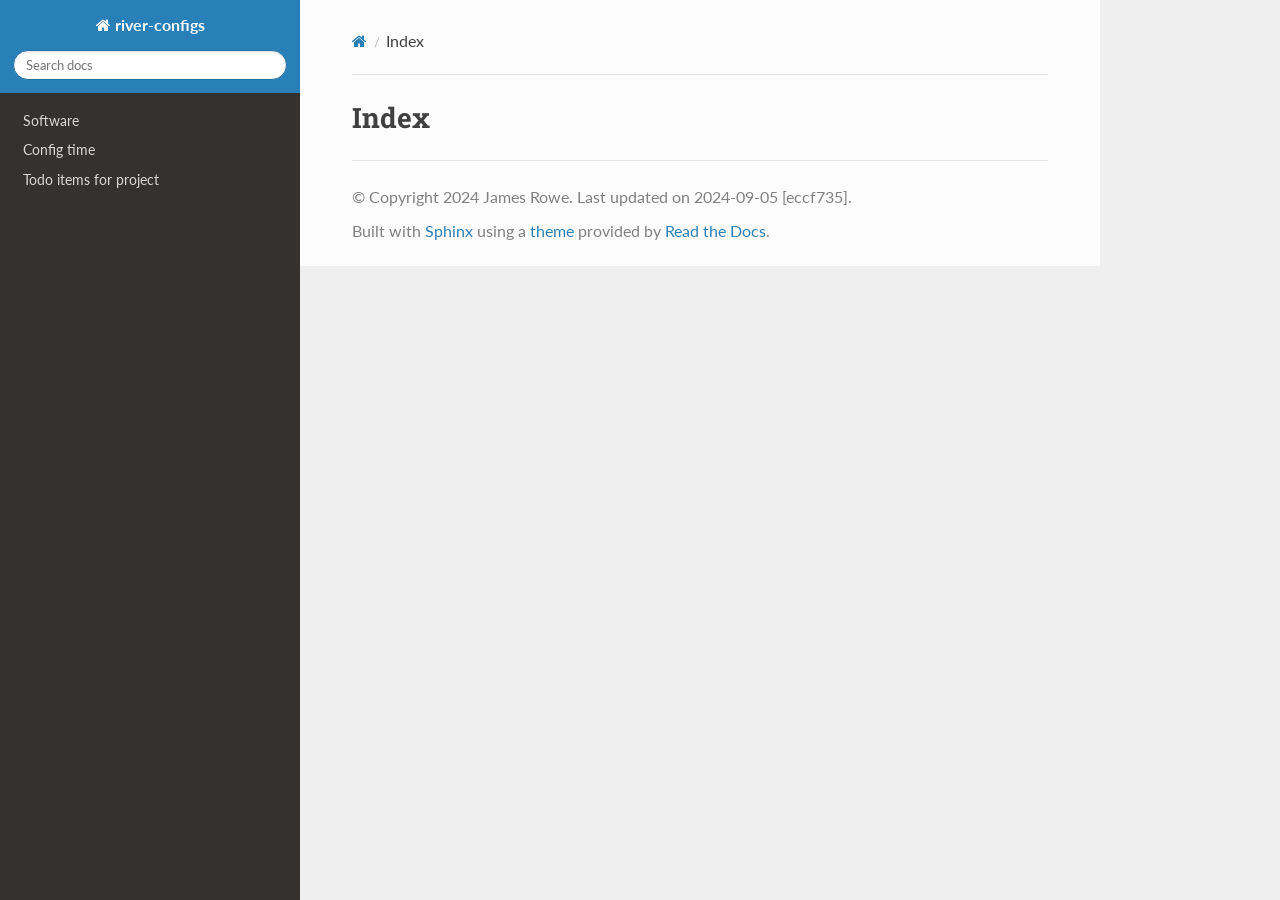
==== genindex.html @ e87f7da7 "Regenerated on eccf735" ====
<!DOCTYPE html>
<html class="writer-html5" lang="en" data-content_root="./">
<head>
  <meta charset="utf-8" />
  <meta name="viewport" content="width=device-width, initial-scale=1.0" />
  <title>Index &mdash; river-configs 2024-09-05 [eccf735] documentation</title>
      <link rel="stylesheet" type="text/css" href="_static/pygments.css?v=80d5e7a1" />
      <link rel="stylesheet" type="text/css" href="_static/css/theme.css?v=86f27845" />

  
  
        <script src="_static/documentation_options.js?v=66980b8e"></script>
        <script src="_static/doctools.js?v=888ff710"></script>
        <script src="_static/sphinx_highlight.js?v=dc90522c"></script>
    <script src="_static/js/theme.js"></script>
    <link rel="index" title="Index" href="#" />
    <link rel="search" title="Search" href="search.html" /> 
</head>

<body class="wy-body-for-nav"> 
  <div class="wy-grid-for-nav">
    <nav data-toggle="wy-nav-shift" class="wy-nav-side">
      <div class="wy-side-scroll">
        <div class="wy-side-nav-search" >

          
          
          <a href="index.html" class="icon icon-home">
            river-configs
          </a>
<div role="search">
  <form id="rtd-search-form" class="wy-form" action="search.html" method="get">
    <input type="text" name="q" placeholder="Search docs" aria-label="Search docs" />
    <input type="hidden" name="check_keywords" value="yes" />
    <input type="hidden" name="area" value="default" />
  </form>
</div>
        </div><div class="wy-menu wy-menu-vertical" data-spy="affix" role="navigation" aria-label="Navigation menu">
              <ul>
<li class="toctree-l1"><a class="reference internal" href="software.html">Software</a></li>
<li class="toctree-l1"><a class="reference internal" href="init.html">Config time</a></li>
<li class="toctree-l1"><a class="reference internal" href="todo.html">Todo items for project</a></li>
</ul>

        </div>
      </div>
    </nav>

    <section data-toggle="wy-nav-shift" class="wy-nav-content-wrap"><nav class="wy-nav-top" aria-label="Mobile navigation menu" >
          <i data-toggle="wy-nav-top" class="fa fa-bars"></i>
          <a href="index.html">river-configs</a>
      </nav>

      <div class="wy-nav-content">
        <div class="rst-content">
          <div role="navigation" aria-label="Page navigation">
  <ul class="wy-breadcrumbs">
      <li><a href="index.html" class="icon icon-home" aria-label="Home"></a></li>
      <li class="breadcrumb-item active">Index</li>
      <li class="wy-breadcrumbs-aside">
      </li>
  </ul>
  <hr/>
</div>
          <div role="main" class="document" itemscope="itemscope" itemtype="http://schema.org/Article">
           <div itemprop="articleBody">
             

<h1 id="index">Index</h1>

<div class="genindex-jumpbox">
 
</div>


           </div>
          </div>
          <footer>

  <hr/>

  <div role="contentinfo">
    <p>&#169; Copyright 2024  James Rowe.
      <span class="lastupdated">Last updated on 2024-09-05 [eccf735].
      </span></p>
  </div>

  Built with <a href="https://www.sphinx-doc.org/">Sphinx</a> using a
    <a href="https://github.com/readthedocs/sphinx_rtd_theme">theme</a>
    provided by <a href="https://readthedocs.org">Read the Docs</a>.
   

</footer>
        </div>
      </div>
    </section>
  </div>
  <script>
      jQuery(function () {
          SphinxRtdTheme.Navigation.enable(true);
      });
  </script> 

</body>
</html>
---- _static/pygments.css ----
pre { line-height: 125%; }
td.linenos .normal { color: inherit; background-color: transparent; padding-left: 5px; padding-right: 5px; }
span.linenos { color: inherit; background-color: transparent; padding-left: 5px; padding-right: 5px; }
td.linenos .special { color: #000000; background-color: #ffffc0; padding-left: 5px; padding-right: 5px; }
span.linenos.special { color: #000000; background-color: #ffffc0; padding-left: 5px; padding-right: 5px; }
.highlight .hll { background-color: #ffffcc }
.highlight { background: #f8f8f8; }
.highlight .c { color: #3D7B7B; font-style: italic } /* Comment */
.highlight .err { border: 1px solid #FF0000 } /* Error */
.highlight .k { color: #008000; font-weight: bold } /* Keyword */
.highlight .o { color: #666666 } /* Operator */
.highlight .ch { color: #3D7B7B; font-style: italic } /* Comment.Hashbang */
.highlight .cm { color: #3D7B7B; font-style: italic } /* Comment.Multiline */
.highlight .cp { color: #9C6500 } /* Comment.Preproc */
.highlight .cpf { color: #3D7B7B; font-style: italic } /* Comment.PreprocFile */
.highlight .c1 { color: #3D7B7B; font-style: italic } /* Comment.Single */
.highlight .cs { color: #3D7B7B; font-style: italic } /* Comment.Special */
.highlight .gd { color: #A00000 } /* Generic.Deleted */
.highlight .ge { font-style: italic } /* Generic.Emph */
.highlight .ges { font-weight: bold; font-style: italic } /* Generic.EmphStrong */
.highlight .gr { color: #E40000 } /* Generic.Error */
.highlight .gh { color: #000080; font-weight: bold } /* Generic.Heading */
.highlight .gi { color: #008400 } /* Generic.Inserted */
.highlight .go { color: #717171 } /* Generic.Output */
.highlight .gp { color: #000080; font-weight: bold } /* Generic.Prompt */
.highlight .gs { font-weight: bold } /* Generic.Strong */
.highlight .gu { color: #800080; font-weight: bold } /* Generic.Subheading */
.highlight .gt { color: #0044DD } /* Generic.Traceback */
.highlight .kc { color: #008000; font-weight: bold } /* Keyword.Constant */
.highlight .kd { color: #008000; font-weight: bold } /* Keyword.Declaration */
.highlight .kn { color: #008000; font-weight: bold } /* Keyword.Namespace */
.highlight .kp { color: #008000 } /* Keyword.Pseudo */
.highlight .kr { color: #008000; font-weight: bold } /* Keyword.Reserved */
.highlight .kt { color: #B00040 } /* Keyword.Type */
.highlight .m { color: #666666 } /* Literal.Number */
.highlight .s { color: #BA2121 } /* Literal.String */
.highlight .na { color: #687822 } /* Name.Attribute */
.highlight .nb { color: #008000 } /* Name.Builtin */
.highlight .nc { color: #0000FF; font-weight: bold } /* Name.Class */
.highlight .no { color: #880000 } /* Name.Constant */
.highlight .nd { color: #AA22FF } /* Name.Decorator */
.highlight .ni { color: #717171; font-weight: bold } /* Name.Entity */
.highlight .ne { color: #CB3F38; font-weight: bold } /* Name.Exception */
.highlight .nf { color: #0000FF } /* Name.Function */
.highlight .nl { color: #767600 } /* Name.Label */
.highlight .nn { color: #0000FF; font-weight: bold } /* Name.Namespace */
.highlight .nt { color: #008000; font-weight: bold } /* Name.Tag */
.highlight .nv { color: #19177C } /* Name.Variable */
.highlight .ow { color: #AA22FF; font-weight: bold } /* Operator.Word */
.highlight .w { color: #bbbbbb } /* Text.Whitespace */
.highlight .mb { color: #666666 } /* Literal.Number.Bin */
.highlight .mf { color: #666666 } /* Literal.Number.Float */
.highlight .mh { color: #666666 } /* Literal.Number.Hex */
.highlight .mi { color: #666666 } /* Literal.Number.Integer */
.highlight .mo { color: #666666 } /* Literal.Number.Oct */
.highlight .sa { color: #BA2121 } /* Literal.String.Affix */
.highlight .sb { color: #BA2121 } /* Literal.String.Backtick */
.highlight .sc { color: #BA2121 } /* Literal.String.Char */
.highlight .dl { color: #BA2121 } /* Literal.String.Delimiter */
.highlight .sd { color: #BA2121; font-style: italic } /* Literal.String.Doc */
.highlight .s2 { color: #BA2121 } /* Literal.String.Double */
.highlight .se { color: #AA5D1F; font-weight: bold } /* Literal.String.Escape */
.highlight .sh { color: #BA2121 } /* Literal.String.Heredoc */
.highlight .si { color: #A45A77; font-weight: bold } /* Literal.String.Interpol */
.highlight .sx { color: #008000 } /* Literal.String.Other */
.highlight .sr { color: #A45A77 } /* Literal.String.Regex */
.highlight .s1 { color: #BA2121 } /* Literal.String.Single */
.highlight .ss { color: #19177C } /* Literal.String.Symbol */
.highlight .bp { color: #008000 } /* Name.Builtin.Pseudo */
.highlight .fm { color: #0000FF } /* Name.Function.Magic */
.highlight .vc { color: #19177C } /* Name.Variable.Class */
.highlight .vg { color: #19177C } /* Name.Variable.Global */
.highlight .vi { color: #19177C } /* Name.Variable.Instance */
.highlight .vm { color: #19177C } /* Name.Variable.Magic */
.highlight .il { color: #666666 } /* Literal.Number.Integer.Long */
---- _static/css/theme.css ----
﻿html{box-sizing:border-box}*,*::after,*::before{box-sizing:inherit}article,aside,details,figcaption,figure,footer,header,hgroup,nav,section{display:block}audio,canvas,video{display:inline-block;*display:inline;*zoom:1}audio:not([controls]){display:none}[hidden]{display:none}*{-webkit-box-sizing:border-box;-moz-box-sizing:border-box;box-sizing:border-box}html{font-size:100%;-webkit-text-size-adjust:100%;-ms-text-size-adjust:100%}body{margin:0}a:hover,a:active{outline:0}abbr[title]{border-bottom:1px dotted}b,strong{font-weight:bold}blockquote{margin:0}dfn{font-style:italic}ins{background:#ff9;color:#000;text-decoration:none}mark{background:#ff0;color:#000;font-style:italic;font-weight:bold}pre,code,.rst-content tt,.rst-content code,kbd,samp{font-family:monospace,serif;_font-family:"courier new",monospace;font-size:1em}pre{white-space:pre}q{quotes:none}q:before,q:after{content:"";content:none}small{font-size:85%}sub,sup{font-size:75%;line-height:0;position:relative;vertical-align:baseline}sup{top:-0.5em}sub{bottom:-0.25em}ul,ol,dl{margin:0;padding:0;list-style:none;list-style-image:none}li{list-style:none}dd{margin:0}img{border:0;-ms-interpolation-mode:bicubic;vertical-align:middle;max-width:100%}svg:not(:root){overflow:hidden}figure{margin:0}form{margin:0}fieldset{border:0;margin:0;padding:0}label{cursor:pointer}legend{border:0;*margin-left:-7px;padding:0;white-space:normal}button,input,select,textarea{font-size:100%;margin:0;vertical-align:baseline;*vertical-align:middle}button,input{line-height:normal}button,input[type="button"],input[type="reset"],input[type="submit"]{cursor:pointer;-webkit-appearance:button;*overflow:visible}button[disabled],input[disabled]{cursor:default}input[type="checkbox"],input[type="radio"]{box-sizing:border-box;padding:0;*width:13px;*height:13px}input[type="search"]{-webkit-appearance:textfield;-moz-box-sizing:content-box;-webkit-box-sizing:content-box;box-sizing:content-box}input[type="search"]::-webkit-search-decoration,input[type="search"]::-webkit-search-cancel-button{-webkit-appearance:none}button::-moz-focus-inner,input::-moz-focus-inner{border:0;padding:0}textarea{overflow:auto;vertical-align:top;resize:vertical}table{border-collapse:collapse;border-spacing:0}td{vertical-align:top}.chromeframe{margin:.2em 0;background:#ccc;color:#000;padding:.2em 0}.ir{display:block;border:0;text-indent:-999em;overflow:hidden;background-color:transparent;background-repeat:no-repeat;text-align:left;direction:ltr;*line-height:0}.ir br{display:none}.hidden{display:none !important;visibility:hidden}.visuallyhidden{border:0;clip:rect(0 0 0 0);height:1px;margin:-1px;overflow:hidden;padding:0;position:absolute;width:1px}.visuallyhidden.focusable:active,.visuallyhidden.focusable:focus{clip:auto;height:auto;margin:0;overflow:visible;position:static;width:auto}.invisible{visibility:hidden}.relative{position:relative}big,small{font-size:100%}@media print{html,body,section{background:none !important}*{box-shadow:none !important;text-shadow:none !important;filter:none !important;-ms-filter:none !important}a,a:visited{text-decoration:underline}.ir a:after,a[href^="javascript:"]:after,a[href^="#"]:after{content:""}pre,blockquote{page-break-inside:avoid}thead{display:table-header-group}tr,img{page-break-inside:avoid}img{max-width:100% !important}@page{margin:.5cm}p,h2,.rst-content .toctree-wrapper>p.caption,h3{orphans:3;widows:3}h2,.rst-content .toctree-wrapper>p.caption,h3{page-break-after:avoid}}.fa:before,.wy-menu-vertical li button.toctree-expand:before,.wy-menu-vertical li.on a button.toctree-expand:before,.wy-menu-vertical li.current>a button.toctree-expand:before,.rst-content .admonition-title:before,.rst-content h1 .headerlink:before,.rst-content h2 .headerlink:before,.rst-content h3 .headerlink:before,.rst-content h4 .headerlink:before,.rst-content h5 .headerlink:before,.rst-content h6 .headerlink:before,.rst-content dl dt .headerlink:before,.rst-content p .headerlink:before,.rst-content p.caption .headerlink:before,.rst-content table>caption .headerlink:before,.rst-content .code-block-caption .headerlink:before,.rst-content .eqno .headerlink:before,.rst-content tt.download span:first-child:before,.rst-content code.download span:first-child:before,.icon:before,.wy-dropdown .caret:before,.wy-inline-validate.wy-inline-validate-success .wy-input-context:before,.wy-inline-validate.wy-inline-validate-danger .wy-input-context:before,.wy-inline-validate.wy-inline-validate-warning .wy-input-context:before,.wy-inline-validate.wy-inline-validate-info .wy-input-context:before,.wy-alert,.rst-content .note,.rst-content .attention,.rst-content .caution,.rst-content .danger,.rst-content .error,.rst-content .hint,.rst-content .important,.rst-content .tip,.rst-content .warning,.rst-content .seealso,.rst-content .admonition-todo,.rst-content .admonition,.btn,input[type="text"],input[type="password"],input[type="email"],input[type="url"],input[type="date"],input[type="month"],input[type="time"],input[type="datetime"],input[type="datetime-local"],input[type="week"],input[type="number"],input[type="search"],input[type="tel"],input[type="color"],select,textarea{-webkit-font-smoothing:antialiased}.clearfix{*zoom:1}.clearfix:before,.clearfix:after{display:table;content:""}.clearfix:after{clear:both}/*!
 *  Font Awesome 4.7.0 by @davegandy - http://fontawesome.io - @fontawesome
 *  License - http://fontawesome.io/license (Font: SIL OFL 1.1, CSS: MIT License)
 */@font-face{font-family:'FontAwesome';src:url("../fonts/fontawesome-webfont.eot?v=4.7.0");src:url("../fonts/fontawesome-webfont.eot?#iefix&v=4.7.0") format("embedded-opentype"),url("../fonts/fontawesome-webfont.woff2?v=4.7.0") format("woff2"),url("../fonts/fontawesome-webfont.woff?v=4.7.0") format("woff"),url("../fonts/fontawesome-webfont.ttf?v=4.7.0") format("truetype"),url("../fonts/fontawesome-webfont.svg?v=4.7.0#fontawesomeregular") format("svg");font-weight:normal;font-style:normal}.fa,.wy-menu-vertical li button.toctree-expand,.wy-menu-vertical li.on a button.toctree-expand,.wy-menu-vertical li.current>a button.toctree-expand,.rst-content .admonition-title,.rst-content h1 .headerlink,.rst-content h2 .headerlink,.rst-content h3 .headerlink,.rst-content h4 .headerlink,.rst-content h5 .headerlink,.rst-content h6 .headerlink,.rst-content dl dt .headerlink,.rst-content p .headerlink,.rst-content p.caption .headerlink,.rst-content table>caption .headerlink,.rst-content .code-block-caption .headerlink,.rst-content .eqno .headerlink,.rst-content tt.download span:first-child,.rst-content code.download span:first-child,.icon{display:inline-block;font:normal normal normal 14px/1 FontAwesome;font-size:inherit;text-rendering:auto;-webkit-font-smoothing:antialiased;-moz-osx-font-smoothing:grayscale}.fa-lg{font-size:1.3333333333em;line-height:.75em;vertical-align:-15%}.fa-2x{font-size:2em}.fa-3x{font-size:3em}.fa-4x{font-size:4em}.fa-5x{font-size:5em}.fa-fw{width:1.2857142857em;text-align:center}.fa-ul{padding-left:0;margin-left:2.1428571429em;list-style-type:none}.fa-ul>li{position:relative}.fa-li{position:absolute;left:-2.1428571429em;width:2.1428571429em;top:.1428571429em;text-align:center}.fa-li.fa-lg{left:-1.8571428571em}.fa-border{padding:.2em .25em .15em;border:solid 0.08em #eee;border-radius:.1em}.fa-pull-left{float:left}.fa-pull-right{float:right}.fa.fa-pull-left,.wy-menu-vertical li button.fa-pull-left.toctree-expand,.wy-menu-vertical li.on a button.fa-pull-left.toctree-expand,.wy-menu-vertical li.current>a button.fa-pull-left.toctree-expand,.rst-content .fa-pull-left.admonition-title,.rst-content h1 .fa-pull-left.headerlink,.rst-content h2 .fa-pull-left.headerlink,.rst-content h3 .fa-pull-left.headerlink,.rst-content h4 .fa-pull-left.headerlink,.rst-content h5 .fa-pull-left.headerlink,.rst-content h6 .fa-pull-left.headerlink,.rst-content dl dt .fa-pull-left.headerlink,.rst-content p .fa-pull-left.headerlink,.rst-content table>caption .fa-pull-left.headerlink,.rst-content .code-block-caption .fa-pull-left.headerlink,.rst-content .eqno .fa-pull-left.headerlink,.rst-content tt.download span.fa-pull-left:first-child,.rst-content code.download span.fa-pull-left:first-child,.fa-pull-left.icon{margin-right:.3em}.fa.fa-pull-right,.wy-menu-vertical li button.fa-pull-right.toctree-expand,.wy-menu-vertical li.on a button.fa-pull-right.toctree-expand,.wy-menu-vertical li.current>a button.fa-pull-right.toctree-expand,.rst-content .fa-pull-right.admonition-title,.rst-content h1 .fa-pull-right.headerlink,.rst-content h2 .fa-pull-right.headerlink,.rst-content h3 .fa-pull-right.headerlink,.rst-content h4 .fa-pull-right.headerlink,.rst-content h5 .fa-pull-right.headerlink,.rst-content h6 .fa-pull-right.headerlink,.rst-content dl dt .fa-pull-right.headerlink,.rst-content p .fa-pull-right.headerlink,.rst-content table>caption .fa-pull-right.headerlink,.rst-content .code-block-caption .fa-pull-right.headerlink,.rst-content .eqno .fa-pull-right.headerlink,.rst-content tt.download span.fa-pull-right:first-child,.rst-content code.download span.fa-pull-right:first-child,.fa-pull-right.icon{margin-left:.3em}.pull-right{float:right}.pull-left{float:left}.fa.pull-left,.wy-menu-vertical li button.pull-left.toctree-expand,.wy-menu-vertical li.on a button.pull-left.toctree-expand,.wy-menu-vertical li.current>a button.pull-left.toctree-expand,.rst-content .pull-left.admonition-title,.rst-content h1 .pull-left.headerlink,.rst-content h2 .pull-left.headerlink,.rst-content h3 .pull-left.headerlink,.rst-content h4 .pull-left.headerlink,.rst-content h5 .pull-left.headerlink,.rst-content h6 .pull-left.headerlink,.rst-content dl dt .pull-left.headerlink,.rst-content p .pull-left.headerlink,.rst-content table>caption .pull-left.headerlink,.rst-content .code-block-caption .pull-left.headerlink,.rst-content .eqno .pull-left.headerlink,.rst-content tt.download span.pull-left:first-child,.rst-content code.download span.pull-left:first-child,.pull-left.icon{margin-right:.3em}.fa.pull-right,.wy-menu-vertical li button.pull-right.toctree-expand,.wy-menu-vertical li.on a button.pull-right.toctree-expand,.wy-menu-vertical li.current>a button.pull-right.toctree-expand,.rst-content .pull-right.admonition-title,.rst-content h1 .pull-right.headerlink,.rst-content h2 .pull-right.headerlink,.rst-content h3 .pull-right.headerlink,.rst-content h4 .pull-right.headerlink,.rst-content h5 .pull-right.headerlink,.rst-content h6 .pull-right.headerlink,.rst-content dl dt .pull-right.headerlink,.rst-content p .pull-right.headerlink,.rst-content table>caption .pull-right.headerlink,.rst-content .code-block-caption .pull-right.headerlink,.rst-content .eqno .pull-right.headerlink,.rst-content tt.download span.pull-right:first-child,.rst-content code.download span.pull-right:first-child,.pull-right.icon{margin-left:.3em}.fa-spin{-webkit-animation:fa-spin 2s infinite linear;animation:fa-spin 2s infinite linear}.fa-pulse{-webkit-animation:fa-spin 1s infinite steps(8);animation:fa-spin 1s infinite steps(8)}@-webkit-keyframes fa-spin{0%{-webkit-transform:rotate(0deg);transform:rotate(0deg)}100%{-webkit-transform:rotate(359deg);transform:rotate(359deg)}}@keyframes fa-spin{0%{-webkit-transform:rotate(0deg);transform:rotate(0deg)}100%{-webkit-transform:rotate(359deg);transform:rotate(359deg)}}.fa-rotate-90{-ms-filter:"progid:DXImageTransform.Microsoft.BasicImage(rotation=1)";-webkit-transform:rotate(90deg);-ms-transform:rotate(90deg);transform:rotate(90deg)}.fa-rotate-180{-ms-filter:"progid:DXImageTransform.Microsoft.BasicImage(rotation=2)";-webkit-transform:rotate(180deg);-ms-transform:rotate(180deg);transform:rotate(180deg)}.fa-rotate-270{-ms-filter:"progid:DXImageTransform.Microsoft.BasicImage(rotation=3)";-webkit-transform:rotate(270deg);-ms-transform:rotate(270deg);transform:rotate(270deg)}.fa-flip-horizontal{-ms-filter:"progid:DXImageTransform.Microsoft.BasicImage(rotation=0, mirror=1)";-webkit-transform:scale(-1, 1);-ms-transform:scale(-1, 1);transform:scale(-1, 1)}.fa-flip-vertical{-ms-filter:"progid:DXImageTransform.Microsoft.BasicImage(rotation=2, mirror=1)";-webkit-transform:scale(1, -1);-ms-transform:scale(1, -1);transform:scale(1, -1)}:root .fa-rotate-90,:root .fa-rotate-180,:root .fa-rotate-270,:root .fa-flip-horizontal,:root .fa-flip-vertical{filter:none}.fa-stack{position:relative;display:inline-block;width:2em;height:2em;line-height:2em;vertical-align:middle}.fa-stack-1x,.fa-stack-2x{position:absolute;left:0;width:100%;text-align:center}.fa-stack-1x{line-height:inherit}.fa-stack-2x{font-size:2em}.fa-inverse{color:#fff}.fa-glass:before{content:""}.fa-music:before{content:""}.fa-search:before,.icon-search:before{content:""}.fa-envelope-o:before{content:""}.fa-heart:before{content:""}.fa-star:before{content:""}.fa-star-o:before{content:""}.fa-user:before{content:""}.fa-film:before{content:""}.fa-th-large:before{content:""}.fa-th:before{content:""}.fa-th-list:before{content:""}.fa-check:before{content:""}.fa-remove:before,.fa-close:before,.fa-times:before{content:""}.fa-search-plus:before{content:""}.fa-search-minus:before{content:""}.fa-power-off:before{content:""}.fa-signal:before{content:""}.fa-gear:before,.fa-cog:before{content:""}.fa-trash-o:before{content:""}.fa-home:before,.icon-home:before{content:""}.fa-file-o:before{content:""}.fa-clock-o:before{content:""}.fa-road:before{content:""}.fa-download:before,.rst-content tt.download span:first-child:before,.rst-content code.download span:first-child:before{content:""}.fa-arrow-circle-o-down:before{content:""}.fa-arrow-circle-o-up:before{content:""}.fa-inbox:before{content:""}.fa-play-circle-o:before{content:""}.fa-rotate-right:before,.fa-repeat:before{content:""}.fa-refresh:before{content:""}.fa-list-alt:before{content:""}.fa-lock:before{content:""}.fa-flag:before{content:""}.fa-headphones:before{content:""}.fa-volume-off:before{content:""}.fa-volume-down:before{content:""}.fa-volume-up:before{content:""}.fa-qrcode:before{content:""}.fa-barcode:before{content:""}.fa-tag:before{content:""}.fa-tags:before{content:""}.fa-book:before,.icon-book:before{content:""}.fa-bookmark:before{content:""}.fa-print:before{content:""}.fa-camera:before{content:""}.fa-font:before{content:""}.fa-bold:before{content:""}.fa-italic:before{content:""}.fa-text-height:before{content:""}.fa-text-width:before{content:""}.fa-align-left:before{content:""}.fa-align-center:before{content:""}.fa-align-right:before{content:""}.fa-align-justify:before{content:""}.fa-list:before{content:""}.fa-dedent:before,.fa-outdent:before{content:""}.fa-indent:before{content:""}.fa-video-camera:before{content:""}.fa-photo:before,.fa-image:before,.fa-picture-o:before{content:""}.fa-pencil:before{content:""}.fa-map-marker:before{content:""}.fa-adjust:before{content:""}.fa-tint:before{content:""}.fa-edit:before,.fa-pencil-square-o:before{content:""}.fa-share-square-o:before{content:""}.fa-check-square-o:before{content:""}.fa-arrows:before{content:""}.fa-step-backward:before{content:""}.fa-fast-backward:before{content:""}.fa-backward:before{content:""}.fa-play:before{content:""}.fa-pause:before{content:""}.fa-stop:before{content:""}.fa-forward:before{content:""}.fa-fast-forward:before{content:""}.fa-step-forward:before{content:""}.fa-eject:before{content:""}.fa-chevron-left:before{content:""}.fa-chevron-right:before{content:""}.fa-plus-circle:before{content:""}.fa-minus-circle:before{content:""}.fa-times-circle:before,.wy-inline-validate.wy-inline-validate-danger .wy-input-context:before{content:""}.fa-check-circle:before,.wy-inline-validate.wy-inline-validate-success .wy-input-context:before{content:""}.fa-question-circle:before{content:""}.fa-info-circle:before{content:""}.fa-crosshairs:before{content:""}.fa-times-circle-o:before{content:""}.fa-check-circle-o:before{content:""}.fa-ban:before{content:""}.fa-arrow-left:before{content:""}.fa-arrow-right:before{content:""}.fa-arrow-up:before{content:""}.fa-arrow-down:before{content:""}.fa-mail-forward:before,.fa-share:before{content:""}.fa-expand:before{content:""}.fa-compress:before{content:""}.fa-plus:before{content:""}.fa-minus:before{content:""}.fa-asterisk:before{content:""}.fa-exclamation-circle:before,.wy-inline-validate.wy-inline-validate-warning .wy-input-context:before,.wy-inline-validate.wy-inline-validate-info .wy-input-context:before,.rst-content .admonition-title:before{content:""}.fa-gift:before{content:""}.fa-leaf:before{content:""}.fa-fire:before,.icon-fire:before{content:""}.fa-eye:before{content:""}.fa-eye-slash:before{content:""}.fa-warning:before,.fa-exclamation-triangle:before{content:""}.fa-plane:before{content:""}.fa-calendar:before{content:""}.fa-random:before{content:""}.fa-comment:before{content:""}.fa-magnet:before{content:""}.fa-chevron-up:before{content:""}.fa-chevron-down:before{content:""}.fa-retweet:before{content:""}.fa-shopping-cart:before{content:""}.fa-folder:before{content:""}.fa-folder-open:before{content:""}.fa-arrows-v:before{content:""}.fa-arrows-h:before{content:""}.fa-bar-chart-o:before,.fa-bar-chart:before{content:""}.fa-twitter-square:before{content:""}.fa-facebook-square:before{content:""}.fa-camera-retro:before{content:""}.fa-key:before{content:""}.fa-gears:before,.fa-cogs:before{content:""}.fa-comments:before{content:""}.fa-thumbs-o-up:before{content:""}.fa-thumbs-o-down:before{content:""}.fa-star-half:before{content:""}.fa-heart-o:before{content:""}.fa-sign-out:before{content:""}.fa-linkedin-square:before{content:""}.fa-thumb-tack:before{content:""}.fa-external-link:before{content:""}.fa-sign-in:before{content:""}.fa-trophy:before{content:""}.fa-github-square:before{content:""}.fa-upload:before{content:""}.fa-lemon-o:before{content:""}.fa-phone:before{content:""}.fa-square-o:before{content:""}.fa-bookmark-o:before{content:""}.fa-phone-square:before{content:""}.fa-twitter:before{content:""}.fa-facebook-f:before,.fa-facebook:before{content:""}.fa-github:before,.icon-github:before{content:""}.fa-unlock:before{content:""}.fa-credit-card:before{content:""}.fa-feed:before,.fa-rss:before{content:""}.fa-hdd-o:before{content:""}.fa-bullhorn:before{content:""}.fa-bell:before{content:""}.fa-certificate:before{content:""}.fa-hand-o-right:before{content:""}.fa-hand-o-left:before{content:""}.fa-hand-o-up:before{content:""}.fa-hand-o-down:before{content:""}.fa-arrow-circle-left:before,.icon-circle-arrow-left:before{content:""}.fa-arrow-circle-right:before,.icon-circle-arrow-right:before{content:""}.fa-arrow-circle-up:before{content:""}.fa-arrow-circle-down:before{content:""}.fa-globe:before{content:""}.fa-wrench:before{content:""}.fa-tasks:before{content:""}.fa-filter:before{content:""}.fa-briefcase:before{content:""}.fa-arrows-alt:before{content:""}.fa-group:before,.fa-users:before{content:""}.fa-chain:before,.fa-link:before,.icon-link:before{content:""}.fa-cloud:before{content:""}.fa-flask:before{content:""}.fa-cut:before,.fa-scissors:before{content:""}.fa-copy:before,.fa-files-o:before{content:""}.fa-paperclip:before{content:""}.fa-save:before,.fa-floppy-o:before{content:""}.fa-square:before{content:""}.fa-navicon:before,.fa-reorder:before,.fa-bars:before{content:""}.fa-list-ul:before{content:""}.fa-list-ol:before{content:""}.fa-strikethrough:before{content:""}.fa-underline:before{content:""}.fa-table:before{content:""}.fa-magic:before{content:""}.fa-truck:before{content:""}.fa-pinterest:before{content:""}.fa-pinterest-square:before{content:""}.fa-google-plus-square:before{content:""}.fa-google-plus:before{content:""}.fa-money:before{content:""}.fa-caret-down:before,.wy-dropdown .caret:before,.icon-caret-down:before{content:""}.fa-caret-up:before{content:""}.fa-caret-left:before{content:""}.fa-caret-right:before{content:""}.fa-columns:before{content:""}.fa-unsorted:before,.fa-sort:before{content:""}.fa-sort-down:before,.fa-sort-desc:before{content:""}.fa-sort-up:before,.fa-sort-asc:before{content:""}.fa-envelope:before{content:""}.fa-linkedin:before{content:""}.fa-rotate-left:before,.fa-undo:before{content:""}.fa-legal:before,.fa-gavel:before{content:""}.fa-dashboard:before,.fa-tachometer:before{content:""}.fa-comment-o:before{content:""}.fa-comments-o:before{content:""}.fa-flash:before,.fa-bolt:before{content:""}.fa-sitemap:before{content:""}.fa-umbrella:before{content:""}.fa-paste:before,.fa-clipboard:before{content:""}.fa-lightbulb-o:before{content:""}.fa-exchange:before{content:""}.fa-cloud-download:before{content:""}.fa-cloud-upload:before{content:""}.fa-user-md:before{content:""}.fa-stethoscope:before{content:""}.fa-suitcase:before{content:""}.fa-bell-o:before{content:""}.fa-coffee:before{content:""}.fa-cutlery:before{content:""}.fa-file-text-o:before{content:""}.fa-building-o:before{content:""}.fa-hospital-o:before{content:""}.fa-ambulance:before{content:""}.fa-medkit:before{content:""}.fa-fighter-jet:before{content:""}.fa-beer:before{content:""}.fa-h-square:before{content:""}.fa-plus-square:before{content:""}.fa-angle-double-left:before{content:""}.fa-angle-double-right:before{content:""}.fa-angle-double-up:before{content:""}.fa-angle-double-down:before{content:""}.fa-angle-left:before{content:""}.fa-angle-right:before{content:""}.fa-angle-up:before{content:""}.fa-angle-down:before{content:""}.fa-desktop:before{content:""}.fa-laptop:before{content:""}.fa-tablet:before{content:""}.fa-mobile-phone:before,.fa-mobile:before{content:""}.fa-circle-o:before{content:""}.fa-quote-left:before{content:""}.fa-quote-right:before{content:""}.fa-spinner:before{content:""}.fa-circle:before{content:""}.fa-mail-reply:before,.fa-reply:before{content:""}.fa-github-alt:before{content:""}.fa-folder-o:before{content:""}.fa-folder-open-o:before{content:""}.fa-smile-o:before{content:""}.fa-frown-o:before{content:""}.fa-meh-o:before{content:""}.fa-gamepad:before{content:""}.fa-keyboard-o:before{content:""}.fa-flag-o:before{content:""}.fa-flag-checkered:before{content:""}.fa-terminal:before{content:""}.fa-code:before{content:""}.fa-mail-reply-all:before,.fa-reply-all:before{content:""}.fa-star-half-empty:before,.fa-star-half-full:before,.fa-star-half-o:before{content:""}.fa-location-arrow:before{content:""}.fa-crop:before{content:""}.fa-code-fork:before{content:""}.fa-unlink:before,.fa-chain-broken:before{content:""}.fa-question:before{content:""}.fa-info:before{content:""}.fa-exclamation:before{content:""}.fa-superscript:before{content:""}.fa-subscript:before{content:""}.fa-eraser:before{content:""}.fa-puzzle-piece:before{content:""}.fa-microphone:before{content:""}.fa-microphone-slash:before{content:""}.fa-shield:before{content:""}.fa-calendar-o:before{content:""}.fa-fire-extinguisher:before{content:""}.fa-rocket:before{content:""}.fa-maxcdn:before{content:""}.fa-chevron-circle-left:before{content:""}.fa-chevron-circle-right:before{content:""}.fa-chevron-circle-up:before{content:""}.fa-chevron-circle-down:before{content:""}.fa-html5:before{content:""}.fa-css3:before{content:""}.fa-anchor:before{content:""}.fa-unlock-alt:before{content:""}.fa-bullseye:before{content:""}.fa-ellipsis-h:before{content:""}.fa-ellipsis-v:before{content:""}.fa-rss-square:before{content:""}.fa-play-circle:before{content:""}.fa-ticket:before{content:""}.fa-minus-square:before{content:""}.fa-minus-square-o:before,.wy-menu-vertical li.on a button.toctree-expand:before,.wy-menu-vertical li.current>a button.toctree-expand:before{content:""}.fa-level-up:before{content:""}.fa-level-down:before{content:""}.fa-check-square:before{content:""}.fa-pencil-square:before{content:""}.fa-external-link-square:before{content:""}.fa-share-square:before{content:""}.fa-compass:before{content:""}.fa-toggle-down:before,.fa-caret-square-o-down:before{content:""}.fa-toggle-up:before,.fa-caret-square-o-up:before{content:""}.fa-toggle-right:before,.fa-caret-square-o-right:before{content:""}.fa-euro:before,.fa-eur:before{content:""}.fa-gbp:before{content:""}.fa-dollar:before,.fa-usd:before{content:""}.fa-rupee:before,.fa-inr:before{content:""}.fa-cny:before,.fa-rmb:before,.fa-yen:before,.fa-jpy:before{content:""}.fa-ruble:before,.fa-rouble:before,.fa-rub:before{content:""}.fa-won:before,.fa-krw:before{content:""}.fa-bitcoin:before,.fa-btc:before{content:""}.fa-file:before{content:""}.fa-file-text:before{content:""}.fa-sort-alpha-asc:before{content:""}.fa-sort-alpha-desc:before{content:""}.fa-sort-amount-asc:before{content:""}.fa-sort-amount-desc:before{content:""}.fa-sort-numeric-asc:before{content:""}.fa-sort-numeric-desc:before{content:""}.fa-thumbs-up:before{content:""}.fa-thumbs-down:before{content:""}.fa-youtube-square:before{content:""}.fa-youtube:before{content:""}.fa-xing:before{content:""}.fa-xing-square:before{content:""}.fa-youtube-play:before{content:""}.fa-dropbox:before{content:""}.fa-stack-overflow:before{content:""}.fa-instagram:before{content:""}.fa-flickr:before{content:""}.fa-adn:before{content:""}.fa-bitbucket:before,.icon-bitbucket:before{content:""}.fa-bitbucket-square:before{content:""}.fa-tumblr:before{content:""}.fa-tumblr-square:before{content:""}.fa-long-arrow-down:before{content:""}.fa-long-arrow-up:before{content:""}.fa-long-arrow-left:before{content:""}.fa-long-arrow-right:before{content:""}.fa-apple:before{content:""}.fa-windows:before{content:""}.fa-android:before{content:""}.fa-linux:before{content:""}.fa-dribbble:before{content:""}.fa-skype:before{content:""}.fa-foursquare:before{content:""}.fa-trello:before{content:""}.fa-female:before{content:""}.fa-male:before{content:""}.fa-gittip:before,.fa-gratipay:before{content:""}.fa-sun-o:before{content:""}.fa-moon-o:before{content:""}.fa-archive:before{content:""}.fa-bug:before{content:""}.fa-vk:before{content:""}.fa-weibo:before{content:""}.fa-renren:before{content:""}.fa-pagelines:before{content:""}.fa-stack-exchange:before{content:""}.fa-arrow-circle-o-right:before{content:""}.fa-arrow-circle-o-left:before{content:""}.fa-toggle-left:before,.fa-caret-square-o-left:before{content:""}.fa-dot-circle-o:before{content:""}.fa-wheelchair:before{content:""}.fa-vimeo-square:before{content:""}.fa-turkish-lira:before,.fa-try:before{content:""}.fa-plus-square-o:before,.wy-menu-vertical li button.toctree-expand:before{content:""}.fa-space-shuttle:before{content:""}.fa-slack:before{content:""}.fa-envelope-square:before{content:""}.fa-wordpress:before{content:""}.fa-openid:before{content:""}.fa-institution:before,.fa-bank:before,.fa-university:before{content:""}.fa-mortar-board:before,.fa-graduation-cap:before{content:""}.fa-yahoo:before{content:""}.fa-google:before{content:""}.fa-reddit:before{content:""}.fa-reddit-square:before{content:""}.fa-stumbleupon-circle:before{content:""}.fa-stumbleupon:before{content:""}.fa-delicious:before{content:""}.fa-digg:before{content:""}.fa-pied-piper-pp:before{content:""}.fa-pied-piper-alt:before{content:""}.fa-drupal:before{content:""}.fa-joomla:before{content:""}.fa-language:before{content:""}.fa-fax:before{content:""}.fa-building:before{content:""}.fa-child:before{content:""}.fa-paw:before{content:""}.fa-spoon:before{content:""}.fa-cube:before{content:""}.fa-cubes:before{content:""}.fa-behance:before{content:""}.fa-behance-square:before{content:""}.fa-steam:before{content:""}.fa-steam-square:before{content:""}.fa-recycle:before{content:""}.fa-automobile:before,.fa-car:before{content:""}.fa-cab:before,.fa-taxi:before{content:""}.fa-tree:before{content:""}.fa-spotify:before{content:""}.fa-deviantart:before{content:""}.fa-soundcloud:before{content:""}.fa-database:before{content:""}.fa-file-pdf-o:before{content:""}.fa-file-word-o:before{content:""}.fa-file-excel-o:before{content:""}.fa-file-powerpoint-o:before{content:""}.fa-file-photo-o:before,.fa-file-picture-o:before,.fa-file-image-o:before{content:""}.fa-file-zip-o:before,.fa-file-archive-o:before{content:""}.fa-file-sound-o:before,.fa-file-audio-o:before{content:""}.fa-file-movie-o:before,.fa-file-video-o:before{content:""}.fa-file-code-o:before{content:""}.fa-vine:before{content:""}.fa-codepen:before{content:""}.fa-jsfiddle:before{content:""}.fa-life-bouy:before,.fa-life-buoy:before,.fa-life-saver:before,.fa-support:before,.fa-life-ring:before{content:""}.fa-circle-o-notch:before{content:""}.fa-ra:before,.fa-resistance:before,.fa-rebel:before{content:""}.fa-ge:before,.fa-empire:before{content:""}.fa-git-square:before{content:""}.fa-git:before{content:""}.fa-y-combinator-square:before,.fa-yc-square:before,.fa-hacker-news:before{content:""}.fa-tencent-weibo:before{content:""}.fa-qq:before{content:""}.fa-wechat:before,.fa-weixin:before{content:""}.fa-send:before,.fa-paper-plane:before{content:""}.fa-send-o:before,.fa-paper-plane-o:before{content:""}.fa-history:before{content:""}.fa-circle-thin:before{content:""}.fa-header:before{content:""}.fa-paragraph:before{content:""}.fa-sliders:before{content:""}.fa-share-alt:before{content:""}.fa-share-alt-square:before{content:""}.fa-bomb:before{content:""}.fa-soccer-ball-o:before,.fa-futbol-o:before{content:""}.fa-tty:before{content:""}.fa-binoculars:before{content:""}.fa-plug:before{content:""}.fa-slideshare:before{content:""}.fa-twitch:before{content:""}.fa-yelp:before{content:""}.fa-newspaper-o:before{content:""}.fa-wifi:before{content:""}.fa-calculator:before{content:""}.fa-paypal:before{content:""}.fa-google-wallet:before{content:""}.fa-cc-visa:before{content:""}.fa-cc-mastercard:before{content:""}.fa-cc-discover:before{content:""}.fa-cc-amex:before{content:""}.fa-cc-paypal:before{content:""}.fa-cc-stripe:before{content:""}.fa-bell-slash:before{content:""}.fa-bell-slash-o:before{content:""}.fa-trash:before{content:""}.fa-copyright:before{content:""}.fa-at:before{content:""}.fa-eyedropper:before{content:""}.fa-paint-brush:before{content:""}.fa-birthday-cake:before{content:""}.fa-area-chart:before{content:""}.fa-pie-chart:before{content:""}.fa-line-chart:before{content:""}.fa-lastfm:before{content:""}.fa-lastfm-square:before{content:""}.fa-toggle-off:before{content:""}.fa-toggle-on:before{content:""}.fa-bicycle:before{content:""}.fa-bus:before{content:""}.fa-ioxhost:before{content:""}.fa-angellist:before{content:""}.fa-cc:before{content:""}.fa-shekel:before,.fa-sheqel:before,.fa-ils:before{content:""}.fa-meanpath:before{content:""}.fa-buysellads:before{content:""}.fa-connectdevelop:before{content:""}.fa-dashcube:before{content:""}.fa-forumbee:before{content:""}.fa-leanpub:before{content:""}.fa-sellsy:before{content:""}.fa-shirtsinbulk:before{content:""}.fa-simplybuilt:before{content:""}.fa-skyatlas:before{content:""}.fa-cart-plus:before{content:""}.fa-cart-arrow-down:before{content:""}.fa-diamond:before{content:""}.fa-ship:before{content:""}.fa-user-secret:before{content:""}.fa-motorcycle:before{content:""}.fa-street-view:before{content:""}.fa-heartbeat:before{content:""}.fa-venus:before{content:""}.fa-mars:before{content:""}.fa-mercury:before{content:""}.fa-intersex:before,.fa-transgender:before{content:""}.fa-transgender-alt:before{content:""}.fa-venus-double:before{content:""}.fa-mars-double:before{content:""}.fa-venus-mars:before{content:""}.fa-mars-stroke:before{content:""}.fa-mars-stroke-v:before{content:""}.fa-mars-stroke-h:before{content:""}.fa-neuter:before{content:""}.fa-genderless:before{content:""}.fa-facebook-official:before{content:""}.fa-pinterest-p:before{content:""}.fa-whatsapp:before{content:""}.fa-server:before{content:""}.fa-user-plus:before{content:""}.fa-user-times:before{content:""}.fa-hotel:before,.fa-bed:before{content:""}.fa-viacoin:before{content:""}.fa-train:before{content:""}.fa-subway:before{content:""}.fa-medium:before{content:""}.fa-yc:before,.fa-y-combinator:before{content:""}.fa-optin-monster:before{content:""}.fa-opencart:before{content:""}.fa-expeditedssl:before{content:""}.fa-battery-4:before,.fa-battery:before,.fa-battery-full:before{content:""}.fa-battery-3:before,.fa-battery-three-quarters:before{content:""}.fa-battery-2:before,.fa-battery-half:before{content:""}.fa-battery-1:before,.fa-battery-quarter:before{content:""}.fa-battery-0:before,.fa-battery-empty:before{content:""}.fa-mouse-pointer:before{content:""}.fa-i-cursor:before{content:""}.fa-object-group:before{content:""}.fa-object-ungroup:before{content:""}.fa-sticky-note:before{content:""}.fa-sticky-note-o:before{content:""}.fa-cc-jcb:before{content:""}.fa-cc-diners-club:before{content:""}.fa-clone:before{content:""}.fa-balance-scale:before{content:""}.fa-hourglass-o:before{content:""}.fa-hourglass-1:before,.fa-hourglass-start:before{content:""}.fa-hourglass-2:before,.fa-hourglass-half:before{content:""}.fa-hourglass-3:before,.fa-hourglass-end:before{content:""}.fa-hourglass:before{content:""}.fa-hand-grab-o:before,.fa-hand-rock-o:before{content:""}.fa-hand-stop-o:before,.fa-hand-paper-o:before{content:""}.fa-hand-scissors-o:before{content:""}.fa-hand-lizard-o:before{content:""}.fa-hand-spock-o:before{content:""}.fa-hand-pointer-o:before{content:""}.fa-hand-peace-o:before{content:""}.fa-trademark:before{content:""}.fa-registered:before{content:""}.fa-creative-commons:before{content:""}.fa-gg:before{content:""}.fa-gg-circle:before{content:""}.fa-tripadvisor:before{content:""}.fa-odnoklassniki:before{content:""}.fa-odnoklassniki-square:before{content:""}.fa-get-pocket:before{content:""}.fa-wikipedia-w:before{content:""}.fa-safari:before{content:""}.fa-chrome:before{content:""}.fa-firefox:before{content:""}.fa-opera:before{content:""}.fa-internet-explorer:before{content:""}.fa-tv:before,.fa-television:before{content:""}.fa-contao:before{content:""}.fa-500px:before{content:""}.fa-amazon:before{content:""}.fa-calendar-plus-o:before{content:""}.fa-calendar-minus-o:before{content:""}.fa-calendar-times-o:before{content:""}.fa-calendar-check-o:before{content:""}.fa-industry:before{content:""}.fa-map-pin:before{content:""}.fa-map-signs:before{content:""}.fa-map-o:before{content:""}.fa-map:before{content:""}.fa-commenting:before{content:""}.fa-commenting-o:before{content:""}.fa-houzz:before{content:""}.fa-vimeo:before{content:""}.fa-black-tie:before{content:""}.fa-fonticons:before{content:""}.fa-reddit-alien:before{content:""}.fa-edge:before{content:""}.fa-credit-card-alt:before{content:""}.fa-codiepie:before{content:""}.fa-modx:before{content:""}.fa-fort-awesome:before{content:""}.fa-usb:before{content:""}.fa-product-hunt:before{content:""}.fa-mixcloud:before{content:""}.fa-scribd:before{content:""}.fa-pause-circle:before{content:""}.fa-pause-circle-o:before{content:""}.fa-stop-circle:before{content:""}.fa-stop-circle-o:before{content:""}.fa-shopping-bag:before{content:""}.fa-shopping-basket:before{content:""}.fa-hashtag:before{content:""}.fa-bluetooth:before{content:""}.fa-bluetooth-b:before{content:""}.fa-percent:before{content:""}.fa-gitlab:before,.icon-gitlab:before{content:""}.fa-wpbeginner:before{content:""}.fa-wpforms:before{content:""}.fa-envira:before{content:""}.fa-universal-access:before{content:""}.fa-wheelchair-alt:before{content:""}.fa-question-circle-o:before{content:""}.fa-blind:before{content:""}.fa-audio-description:before{content:""}.fa-volume-control-phone:before{content:""}.fa-braille:before{content:""}.fa-assistive-listening-systems:before{content:""}.fa-asl-interpreting:before,.fa-american-sign-language-interpreting:before{content:""}.fa-deafness:before,.fa-hard-of-hearing:before,.fa-deaf:before{content:""}.fa-glide:before{content:""}.fa-glide-g:before{content:""}.fa-signing:before,.fa-sign-language:before{content:""}.fa-low-vision:before{content:""}.fa-viadeo:before{content:""}.fa-viadeo-square:before{content:""}.fa-snapchat:before{content:""}.fa-snapchat-ghost:before{content:""}.fa-snapchat-square:before{content:""}.fa-pied-piper:before{content:""}.fa-first-order:before{content:""}.fa-yoast:before{content:""}.fa-themeisle:before{content:""}.fa-google-plus-circle:before,.fa-google-plus-official:before{content:""}.fa-fa:before,.fa-font-awesome:before{content:""}.fa-handshake-o:before{content:""}.fa-envelope-open:before{content:""}.fa-envelope-open-o:before{content:""}.fa-linode:before{content:""}.fa-address-book:before{content:""}.fa-address-book-o:before{content:""}.fa-vcard:before,.fa-address-card:before{content:""}.fa-vcard-o:before,.fa-address-card-o:before{content:""}.fa-user-circle:before{content:""}.fa-user-circle-o:before{content:""}.fa-user-o:before{content:""}.fa-id-badge:before{content:""}.fa-drivers-license:before,.fa-id-card:before{content:""}.fa-drivers-license-o:before,.fa-id-card-o:before{content:""}.fa-quora:before{content:""}.fa-free-code-camp:before{content:""}.fa-telegram:before{content:""}.fa-thermometer-4:before,.fa-thermometer:before,.fa-thermometer-full:before{content:""}.fa-thermometer-3:before,.fa-thermometer-three-quarters:before{content:""}.fa-thermometer-2:before,.fa-thermometer-half:before{content:""}.fa-thermometer-1:before,.fa-thermometer-quarter:before{content:""}.fa-thermometer-0:before,.fa-thermometer-empty:before{content:""}.fa-shower:before{content:""}.fa-bathtub:before,.fa-s15:before,.fa-bath:before{content:""}.fa-podcast:before{content:""}.fa-window-maximize:before{content:""}.fa-window-minimize:before{content:""}.fa-window-restore:before{content:""}.fa-times-rectangle:before,.fa-window-close:before{content:""}.fa-times-rectangle-o:before,.fa-window-close-o:before{content:""}.fa-bandcamp:before{content:""}.fa-grav:before{content:""}.fa-etsy:before{content:""}.fa-imdb:before{content:""}.fa-ravelry:before{content:""}.fa-eercast:before{content:""}.fa-microchip:before{content:""}.fa-snowflake-o:before{content:""}.fa-superpowers:before{content:""}.fa-wpexplorer:before{content:""}.fa-meetup:before{content:""}.sr-only{position:absolute;width:1px;height:1px;padding:0;margin:-1px;overflow:hidden;clip:rect(0, 0, 0, 0);border:0}.sr-only-focusable:active,.sr-only-focusable:focus{position:static;width:auto;height:auto;margin:0;overflow:visible;clip:auto}.fa,.wy-menu-vertical li button.toctree-expand,.wy-menu-vertical li.on a button.toctree-expand,.wy-menu-vertical li.current>a button.toctree-expand,.rst-content .admonition-title,.rst-content h1 .headerlink,.rst-content h2 .headerlink,.rst-content h3 .headerlink,.rst-content h4 .headerlink,.rst-content h5 .headerlink,.rst-content h6 .headerlink,.rst-content dl dt .headerlink,.rst-content p .headerlink,.rst-content p.caption .headerlink,.rst-content table>caption .headerlink,.rst-content .code-block-caption .headerlink,.rst-content .eqno .headerlink,.rst-content tt.download span:first-child,.rst-content code.download span:first-child,.icon,.wy-dropdown .caret,.wy-inline-validate.wy-inline-validate-success .wy-input-context,.wy-inline-validate.wy-inline-validate-danger .wy-input-context,.wy-inline-validate.wy-inline-validate-warning .wy-input-context,.wy-inline-validate.wy-inline-validate-info .wy-input-context{font-family:inherit}.fa:before,.wy-menu-vertical li button.toctree-expand:before,.wy-menu-vertical li.on a button.toctree-expand:before,.wy-menu-vertical li.current>a button.toctree-expand:before,.rst-content .admonition-title:before,.rst-content h1 .headerlink:before,.rst-content h2 .headerlink:before,.rst-content h3 .headerlink:before,.rst-content h4 .headerlink:before,.rst-content h5 .headerlink:before,.rst-content h6 .headerlink:before,.rst-content dl dt .headerlink:before,.rst-content p .headerlink:before,.rst-content p.caption .headerlink:before,.rst-content table>caption .headerlink:before,.rst-content .code-block-caption .headerlink:before,.rst-content .eqno .headerlink:before,.rst-content tt.download span:first-child:before,.rst-content code.download span:first-child:before,.icon:before,.wy-dropdown .caret:before,.wy-inline-validate.wy-inline-validate-success .wy-input-context:before,.wy-inline-validate.wy-inline-validate-danger .wy-input-context:before,.wy-inline-validate.wy-inline-validate-warning .wy-input-context:before,.wy-inline-validate.wy-inline-validate-info .wy-input-context:before{font-family:"FontAwesome";display:inline-block;font-style:normal;font-weight:normal;line-height:1;text-decoration:inherit}a .fa,a .wy-menu-vertical li button.toctree-expand,.wy-menu-vertical li a button.toctree-expand,.wy-menu-vertical li.on a button.toctree-expand,.wy-menu-vertical li.current>a button.toctree-expand,a .rst-content .admonition-title,.rst-content a .admonition-title,a .rst-content h1 .headerlink,.rst-content h1 a .headerlink,a .rst-content h2 .headerlink,.rst-content h2 a .headerlink,a .rst-content h3 .headerlink,.rst-content h3 a .headerlink,a .rst-content h4 .headerlink,.rst-content h4 a .headerlink,a .rst-content h5 .headerlink,.rst-content h5 a .headerlink,a .rst-content h6 .headerlink,.rst-content h6 a .headerlink,a .rst-content dl dt .headerlink,.rst-content dl dt a .headerlink,a .rst-content p .headerlink,.rst-content p a .headerlink,a .rst-content p.caption .headerlink,.rst-content p.caption a .headerlink,a .rst-content table>caption .headerlink,.rst-content table>caption a .headerlink,a .rst-content .code-block-caption .headerlink,.rst-content .code-block-caption a .headerlink,a .rst-content .eqno .headerlink,.rst-content .eqno a .headerlink,a .rst-content tt.download span:first-child,.rst-content tt.download a span:first-child,a .rst-content code.download span:first-child,.rst-content code.download a span:first-child,a .icon{display:inline-block;text-decoration:inherit}.btn .fa,.btn .wy-menu-vertical li button.toctree-expand,.wy-menu-vertical li .btn button.toctree-expand,.btn .wy-menu-vertical li.on a button.toctree-expand,.wy-menu-vertical li.on a .btn button.toctree-expand,.btn .wy-menu-vertical li.current>a button.toctree-expand,.wy-menu-vertical li.current>a .btn button.toctree-expand,.btn .rst-content .admonition-title,.rst-content .btn .admonition-title,.btn .rst-content h1 .headerlink,.rst-content h1 .btn .headerlink,.btn .rst-content h2 .headerlink,.rst-content h2 .btn .headerlink,.btn .rst-content h3 .headerlink,.rst-content h3 .btn .headerlink,.btn .rst-content h4 .headerlink,.rst-content h4 .btn .headerlink,.btn .rst-content h5 .headerlink,.rst-content h5 .btn .headerlink,.btn .rst-content h6 .headerlink,.rst-content h6 .btn .headerlink,.btn .rst-content dl dt .headerlink,.rst-content dl dt .btn .headerlink,.btn .rst-content p .headerlink,.rst-content p .btn .headerlink,.btn .rst-content table>caption .headerlink,.rst-content table>caption .btn .headerlink,.btn .rst-content .code-block-caption .headerlink,.rst-content .code-block-caption .btn .headerlink,.btn .rst-content .eqno .headerlink,.rst-content .eqno .btn .headerlink,.btn .rst-content tt.download span:first-child,.rst-content tt.download .btn span:first-child,.btn .rst-content code.download span:first-child,.rst-content code.download .btn span:first-child,.btn .icon,.nav .fa,.nav .wy-menu-vertical li button.toctree-expand,.wy-menu-vertical li .nav button.toctree-expand,.nav .wy-menu-vertical li.on a button.toctree-expand,.wy-menu-vertical li.on a .nav button.toctree-expand,.nav .wy-menu-vertical li.current>a button.toctree-expand,.wy-menu-vertical li.current>a .nav button.toctree-expand,.nav .rst-content .admonition-title,.rst-content .nav .admonition-title,.nav .rst-content h1 .headerlink,.rst-content h1 .nav .headerlink,.nav .rst-content h2 .headerlink,.rst-content h2 .nav .headerlink,.nav .rst-content h3 .headerlink,.rst-content h3 .nav .headerlink,.nav .rst-content h4 .headerlink,.rst-content h4 .nav .headerlink,.nav .rst-content h5 .headerlink,.rst-content h5 .nav .headerlink,.nav .rst-content h6 .headerlink,.rst-content h6 .nav .headerlink,.nav .rst-content dl dt .headerlink,.rst-content dl dt .nav .headerlink,.nav .rst-content p .headerlink,.rst-content p .nav .headerlink,.nav .rst-content table>caption .headerlink,.rst-content table>caption .nav .headerlink,.nav .rst-content .code-block-caption .headerlink,.rst-content .code-block-caption .nav .headerlink,.nav .rst-content .eqno .headerlink,.rst-content .eqno .nav .headerlink,.nav .rst-content tt.download span:first-child,.rst-content tt.download .nav span:first-child,.nav .rst-content code.download span:first-child,.rst-content code.download .nav span:first-child,.nav .icon{display:inline}.btn .fa.fa-large,.btn .wy-menu-vertical li button.fa-large.toctree-expand,.wy-menu-vertical li .btn button.fa-large.toctree-expand,.btn .rst-content .fa-large.admonition-title,.rst-content .btn .fa-large.admonition-title,.btn .rst-content h1 .fa-large.headerlink,.rst-content h1 .btn .fa-large.headerlink,.btn .rst-content h2 .fa-large.headerlink,.rst-content h2 .btn .fa-large.headerlink,.btn .rst-content h3 .fa-large.headerlink,.rst-content h3 .btn .fa-large.headerlink,.btn .rst-content h4 .fa-large.headerlink,.rst-content h4 .btn .fa-large.headerlink,.btn .rst-content h5 .fa-large.headerlink,.rst-content h5 .btn .fa-large.headerlink,.btn .rst-content h6 .fa-large.headerlink,.rst-content h6 .btn .fa-large.headerlink,.btn .rst-content dl dt .fa-large.headerlink,.rst-content dl dt .btn .fa-large.headerlink,.btn .rst-content p .fa-large.headerlink,.rst-content p .btn .fa-large.headerlink,.btn .rst-content table>caption .fa-large.headerlink,.rst-content table>caption .btn .fa-large.headerlink,.btn .rst-content .code-block-caption .fa-large.headerlink,.rst-content .code-block-caption .btn .fa-large.headerlink,.btn .rst-content .eqno .fa-large.headerlink,.rst-content .eqno .btn .fa-large.headerlink,.btn .rst-content tt.download span.fa-large:first-child,.rst-content tt.download .btn span.fa-large:first-child,.btn .rst-content code.download span.fa-large:first-child,.rst-content code.download .btn span.fa-large:first-child,.btn .fa-large.icon,.nav .fa.fa-large,.nav .wy-menu-vertical li button.fa-large.toctree-expand,.wy-menu-vertical li .nav button.fa-large.toctree-expand,.nav .rst-content .fa-large.admonition-title,.rst-content .nav .fa-large.admonition-title,.nav .rst-content h1 .fa-large.headerlink,.rst-content h1 .nav .fa-large.headerlink,.nav .rst-content h2 .fa-large.headerlink,.rst-content h2 .nav .fa-large.headerlink,.nav .rst-content h3 .fa-large.headerlink,.rst-content h3 .nav .fa-large.headerlink,.nav .rst-content h4 .fa-large.headerlink,.rst-content h4 .nav .fa-large.headerlink,.nav .rst-content h5 .fa-large.headerlink,.rst-content h5 .nav .fa-large.headerlink,.nav .rst-content h6 .fa-large.headerlink,.rst-content h6 .nav .fa-large.headerlink,.nav .rst-content dl dt .fa-large.headerlink,.rst-content dl dt .nav .fa-large.headerlink,.nav .rst-content p .fa-large.headerlink,.rst-content p .nav .fa-large.headerlink,.nav .rst-content table>caption .fa-large.headerlink,.rst-content table>caption .nav .fa-large.headerlink,.nav .rst-content .code-block-caption .fa-large.headerlink,.rst-content .code-block-caption .nav .fa-large.headerlink,.nav .rst-content .eqno .fa-large.headerlink,.rst-content .eqno .nav .fa-large.headerlink,.nav .rst-content tt.download span.fa-large:first-child,.rst-content tt.download .nav span.fa-large:first-child,.nav .rst-content code.download span.fa-large:first-child,.rst-content code.download .nav span.fa-large:first-child,.nav .fa-large.icon{line-height:.9em}.btn .fa.fa-spin,.btn .wy-menu-vertical li button.fa-spin.toctree-expand,.wy-menu-vertical li .btn button.fa-spin.toctree-expand,.btn .rst-content .fa-spin.admonition-title,.rst-content .btn .fa-spin.admonition-title,.btn .rst-content h1 .fa-spin.headerlink,.rst-content h1 .btn .fa-spin.headerlink,.btn .rst-content h2 .fa-spin.headerlink,.rst-content h2 .btn .fa-spin.headerlink,.btn .rst-content h3 .fa-spin.headerlink,.rst-content h3 .btn .fa-spin.headerlink,.btn .rst-content h4 .fa-spin.headerlink,.rst-content h4 .btn .fa-spin.headerlink,.btn .rst-content h5 .fa-spin.headerlink,.rst-content h5 .btn .fa-spin.headerlink,.btn .rst-content h6 .fa-spin.headerlink,.rst-content h6 .btn .fa-spin.headerlink,.btn .rst-content dl dt .fa-spin.headerlink,.rst-content dl dt .btn .fa-spin.headerlink,.btn .rst-content p .fa-spin.headerlink,.rst-content p .btn .fa-spin.headerlink,.btn .rst-content table>caption .fa-spin.headerlink,.rst-content table>caption .btn .fa-spin.headerlink,.btn .rst-content .code-block-caption .fa-spin.headerlink,.rst-content .code-block-caption .btn .fa-spin.headerlink,.btn .rst-content .eqno .fa-spin.headerlink,.rst-content .eqno .btn .fa-spin.headerlink,.btn .rst-content tt.download span.fa-spin:first-child,.rst-content tt.download .btn span.fa-spin:first-child,.btn .rst-content code.download span.fa-spin:first-child,.rst-content code.download .btn span.fa-spin:first-child,.btn .fa-spin.icon,.nav .fa.fa-spin,.nav .wy-menu-vertical li button.fa-spin.toctree-expand,.wy-menu-vertical li .nav button.fa-spin.toctree-expand,.nav .rst-content .fa-spin.admonition-title,.rst-content .nav .fa-spin.admonition-title,.nav .rst-content h1 .fa-spin.headerlink,.rst-content h1 .nav .fa-spin.headerlink,.nav .rst-content h2 .fa-spin.headerlink,.rst-content h2 .nav .fa-spin.headerlink,.nav .rst-content h3 .fa-spin.headerlink,.rst-content h3 .nav .fa-spin.headerlink,.nav .rst-content h4 .fa-spin.headerlink,.rst-content h4 .nav .fa-spin.headerlink,.nav .rst-content h5 .fa-spin.headerlink,.rst-content h5 .nav .fa-spin.headerlink,.nav .rst-content h6 .fa-spin.headerlink,.rst-content h6 .nav .fa-spin.headerlink,.nav .rst-content dl dt .fa-spin.headerlink,.rst-content dl dt .nav .fa-spin.headerlink,.nav .rst-content p .fa-spin.headerlink,.rst-content p .nav .fa-spin.headerlink,.nav .rst-content table>caption .fa-spin.headerlink,.rst-content table>caption .nav .fa-spin.headerlink,.nav .rst-content .code-block-caption .fa-spin.headerlink,.rst-content .code-block-caption .nav .fa-spin.headerlink,.nav .rst-content .eqno .fa-spin.headerlink,.rst-content .eqno .nav .fa-spin.headerlink,.nav .rst-content tt.download span.fa-spin:first-child,.rst-content tt.download .nav span.fa-spin:first-child,.nav .rst-content code.download span.fa-spin:first-child,.rst-content code.download .nav span.fa-spin:first-child,.nav .fa-spin.icon{display:inline-block}.btn.fa:before,.wy-menu-vertical li button.btn.toctree-expand:before,.rst-content .btn.admonition-title:before,.rst-content h1 .btn.headerlink:before,.rst-content h2 .btn.headerlink:before,.rst-content h3 .btn.headerlink:before,.rst-content h4 .btn.headerlink:before,.rst-content h5 .btn.headerlink:before,.rst-content h6 .btn.headerlink:before,.rst-content dl dt .btn.headerlink:before,.rst-content p .btn.headerlink:before,.rst-content table>caption .btn.headerlink:before,.rst-content .code-block-caption .btn.headerlink:before,.rst-content .eqno .btn.headerlink:before,.rst-content tt.download span.btn:first-child:before,.rst-content code.download span.btn:first-child:before,.btn.icon:before{opacity:.5;-webkit-transition:opacity .05s ease-in;-moz-transition:opacity .05s ease-in;transition:opacity .05s ease-in}.btn.fa:hover:before,.wy-menu-vertical li button.btn.toctree-expand:hover:before,.rst-content .btn.admonition-title:hover:before,.rst-content h1 .btn.headerlink:hover:before,.rst-content h2 .btn.headerlink:hover:before,.rst-content h3 .btn.headerlink:hover:before,.rst-content h4 .btn.headerlink:hover:before,.rst-content h5 .btn.headerlink:hover:before,.rst-content h6 .btn.headerlink:hover:before,.rst-content dl dt .btn.headerlink:hover:before,.rst-content p .btn.headerlink:hover:before,.rst-content table>caption .btn.headerlink:hover:before,.rst-content .code-block-caption .btn.headerlink:hover:before,.rst-content .eqno .btn.headerlink:hover:before,.rst-content tt.download span.btn:first-child:hover:before,.rst-content code.download span.btn:first-child:hover:before,.btn.icon:hover:before{opacity:1}.btn-mini .fa:before,.btn-mini .wy-menu-vertical li button.toctree-expand:before,.wy-menu-vertical li .btn-mini button.toctree-expand:before,.btn-mini .rst-content .admonition-title:before,.rst-content .btn-mini .admonition-title:before,.btn-mini .rst-content h1 .headerlink:before,.rst-content h1 .btn-mini .headerlink:before,.btn-mini .rst-content h2 .headerlink:before,.rst-content h2 .btn-mini .headerlink:before,.btn-mini .rst-content h3 .headerlink:before,.rst-content h3 .btn-mini .headerlink:before,.btn-mini .rst-content h4 .headerlink:before,.rst-content h4 .btn-mini .headerlink:before,.btn-mini .rst-content h5 .headerlink:before,.rst-content h5 .btn-mini .headerlink:before,.btn-mini .rst-content h6 .headerlink:before,.rst-content h6 .btn-mini .headerlink:before,.btn-mini .rst-content dl dt .headerlink:before,.rst-content dl dt .btn-mini .headerlink:before,.btn-mini .rst-content p .headerlink:before,.rst-content p .btn-mini .headerlink:before,.btn-mini .rst-content table>caption .headerlink:before,.rst-content table>caption .btn-mini .headerlink:before,.btn-mini .rst-content .code-block-caption .headerlink:before,.rst-content .code-block-caption .btn-mini .headerlink:before,.btn-mini .rst-content .eqno .headerlink:before,.rst-content .eqno .btn-mini .headerlink:before,.btn-mini .rst-content tt.download span:first-child:before,.rst-content tt.download .btn-mini span:first-child:before,.btn-mini .rst-content code.download span:first-child:before,.rst-content code.download .btn-mini span:first-child:before,.btn-mini .icon:before{font-size:14px;vertical-align:-15%}.wy-alert,.rst-content .note,.rst-content .attention,.rst-content .caution,.rst-content .danger,.rst-content .error,.rst-content .hint,.rst-content .important,.rst-content .tip,.rst-content .warning,.rst-content .seealso,.rst-content .admonition-todo,.rst-content .admonition{padding:12px;line-height:24px;margin-bottom:24px;background:#e7f2fa}.wy-alert-title,.rst-content .admonition-title{color:#fff;font-weight:bold;display:block;color:#fff;background:#6ab0de;margin:-12px;padding:6px 12px;margin-bottom:12px}.wy-alert.wy-alert-danger,.rst-content .wy-alert-danger.note,.rst-content .wy-alert-danger.attention,.rst-content .wy-alert-danger.caution,.rst-content .danger,.rst-content .error,.rst-content .wy-alert-danger.hint,.rst-content .wy-alert-danger.important,.rst-content .wy-alert-danger.tip,.rst-content .wy-alert-danger.warning,.rst-content .wy-alert-danger.seealso,.rst-content .wy-alert-danger.admonition-todo,.rst-content .wy-alert-danger.admonition{background:#fdf3f2}.wy-alert.wy-alert-danger .wy-alert-title,.rst-content .wy-alert-danger.note .wy-alert-title,.rst-content .wy-alert-danger.attention .wy-alert-title,.rst-content .wy-alert-danger.caution .wy-alert-title,.rst-content .danger .wy-alert-title,.rst-content .error .wy-alert-title,.rst-content .wy-alert-danger.hint .wy-alert-title,.rst-content .wy-alert-danger.important .wy-alert-title,.rst-content .wy-alert-danger.tip .wy-alert-title,.rst-content .wy-alert-danger.warning .wy-alert-title,.rst-content .wy-alert-danger.seealso .wy-alert-title,.rst-content .wy-alert-danger.admonition-todo .wy-alert-title,.rst-content .wy-alert-danger.admonition .wy-alert-title,.wy-alert.wy-alert-danger .rst-content .admonition-title,.rst-content .wy-alert.wy-alert-danger .admonition-title,.rst-content .wy-alert-danger.note .admonition-title,.rst-content .wy-alert-danger.attention .admonition-title,.rst-content .wy-alert-danger.caution .admonition-title,.rst-content .danger .admonition-title,.rst-content .error .admonition-title,.rst-content .wy-alert-danger.hint .admonition-title,.rst-content .wy-alert-danger.important .admonition-title,.rst-content .wy-alert-danger.tip .admonition-title,.rst-content .wy-alert-danger.warning .admonition-title,.rst-content .wy-alert-danger.seealso .admonition-title,.rst-content .wy-alert-danger.admonition-todo .admonition-title,.rst-content .wy-alert-danger.admonition .admonition-title{background:#f29f97}.wy-alert.wy-alert-warning,.rst-content .wy-alert-warning.note,.rst-content .attention,.rst-content .caution,.rst-content .wy-alert-warning.danger,.rst-content .wy-alert-warning.error,.rst-content .wy-alert-warning.hint,.rst-content .wy-alert-warning.important,.rst-content .wy-alert-warning.tip,.rst-content .warning,.rst-content .wy-alert-warning.seealso,.rst-content .admonition-todo,.rst-content .wy-alert-warning.admonition{background:#ffedcc}.wy-alert.wy-alert-warning .wy-alert-title,.rst-content .wy-alert-warning.note .wy-alert-title,.rst-content .attention .wy-alert-title,.rst-content .caution .wy-alert-title,.rst-content .wy-alert-warning.danger .wy-alert-title,.rst-content .wy-alert-warning.error .wy-alert-title,.rst-content .wy-alert-warning.hint .wy-alert-title,.rst-content .wy-alert-warning.important .wy-alert-title,.rst-content .wy-alert-warning.tip .wy-alert-title,.rst-content .warning .wy-alert-title,.rst-content .wy-alert-warning.seealso .wy-alert-title,.rst-content .admonition-todo .wy-alert-title,.rst-content .wy-alert-warning.admonition .wy-alert-title,.wy-alert.wy-alert-warning .rst-content .admonition-title,.rst-content .wy-alert.wy-alert-warning .admonition-title,.rst-content .wy-alert-warning.note .admonition-title,.rst-content .attention .admonition-title,.rst-content .caution .admonition-title,.rst-content .wy-alert-warning.danger .admonition-title,.rst-content .wy-alert-warning.error .admonition-title,.rst-content .wy-alert-warning.hint .admonition-title,.rst-content .wy-alert-warning.important .admonition-title,.rst-content .wy-alert-warning.tip .admonition-title,.rst-content .warning .admonition-title,.rst-content .wy-alert-warning.seealso .admonition-title,.rst-content .admonition-todo .admonition-title,.rst-content .wy-alert-warning.admonition .admonition-title{background:#f0b37e}.wy-alert.wy-alert-info,.rst-content .note,.rst-content .wy-alert-info.attention,.rst-content .wy-alert-info.caution,.rst-content .wy-alert-info.danger,.rst-content .wy-alert-info.error,.rst-content .wy-alert-info.hint,.rst-content .wy-alert-info.important,.rst-content .wy-alert-info.tip,.rst-content .wy-alert-info.warning,.rst-content .seealso,.rst-content .wy-alert-info.admonition-todo,.rst-content .wy-alert-info.admonition{background:#e7f2fa}.wy-alert.wy-alert-info .wy-alert-title,.rst-content .note .wy-alert-title,.rst-content .wy-alert-info.attention .wy-alert-title,.rst-content .wy-alert-info.caution .wy-alert-title,.rst-content .wy-alert-info.danger .wy-alert-title,.rst-content .wy-alert-info.error .wy-alert-title,.rst-content .wy-alert-info.hint .wy-alert-title,.rst-content .wy-alert-info.important .wy-alert-title,.rst-content .wy-alert-info.tip .wy-alert-title,.rst-content .wy-alert-info.warning .wy-alert-title,.rst-content .seealso .wy-alert-title,.rst-content .wy-alert-info.admonition-todo .wy-alert-title,.rst-content .wy-alert-info.admonition .wy-alert-title,.wy-alert.wy-alert-info .rst-content .admonition-title,.rst-content .wy-alert.wy-alert-info .admonition-title,.rst-content .note .admonition-title,.rst-content .wy-alert-info.attention .admonition-title,.rst-content .wy-alert-info.caution .admonition-title,.rst-content .wy-alert-info.danger .admonition-title,.rst-content .wy-alert-info.error .admonition-title,.rst-content .wy-alert-info.hint .admonition-title,.rst-content .wy-alert-info.important .admonition-title,.rst-content .wy-alert-info.tip .admonition-title,.rst-content .wy-alert-info.warning .admonition-title,.rst-content .seealso .admonition-title,.rst-content .wy-alert-info.admonition-todo .admonition-title,.rst-content .wy-alert-info.admonition .admonition-title{background:#6ab0de}.wy-alert.wy-alert-success,.rst-content .wy-alert-success.note,.rst-content .wy-alert-success.attention,.rst-content .wy-alert-success.caution,.rst-content .wy-alert-success.danger,.rst-content .wy-alert-success.error,.rst-content .hint,.rst-content .important,.rst-content .tip,.rst-content .wy-alert-success.warning,.rst-content .wy-alert-success.seealso,.rst-content .wy-alert-success.admonition-todo,.rst-content .wy-alert-success.admonition{background:#dbfaf4}.wy-alert.wy-alert-success .wy-alert-title,.rst-content .wy-alert-success.note .wy-alert-title,.rst-content .wy-alert-success.attention .wy-alert-title,.rst-content .wy-alert-success.caution .wy-alert-title,.rst-content .wy-alert-success.danger .wy-alert-title,.rst-content .wy-alert-success.error .wy-alert-title,.rst-content .hint .wy-alert-title,.rst-content .important .wy-alert-title,.rst-content .tip .wy-alert-title,.rst-content .wy-alert-success.warning .wy-alert-title,.rst-content .wy-alert-success.seealso .wy-alert-title,.rst-content .wy-alert-success.admonition-todo .wy-alert-title,.rst-content .wy-alert-success.admonition .wy-alert-title,.wy-alert.wy-alert-success .rst-content .admonition-title,.rst-content .wy-alert.wy-alert-success .admonition-title,.rst-content .wy-alert-success.note .admonition-title,.rst-content .wy-alert-success.attention .admonition-title,.rst-content .wy-alert-success.caution .admonition-title,.rst-content .wy-alert-success.danger .admonition-title,.rst-content .wy-alert-success.error .admonition-title,.rst-content .hint .admonition-title,.rst-content .important .admonition-title,.rst-content .tip .admonition-title,.rst-content .wy-alert-success.warning .admonition-title,.rst-content .wy-alert-success.seealso .admonition-title,.rst-content .wy-alert-success.admonition-todo .admonition-title,.rst-content .wy-alert-success.admonition .admonition-title{background:#1abc9c}.wy-alert.wy-alert-neutral,.rst-content .wy-alert-neutral.note,.rst-content .wy-alert-neutral.attention,.rst-content .wy-alert-neutral.caution,.rst-content .wy-alert-neutral.danger,.rst-content .wy-alert-neutral.error,.rst-content .wy-alert-neutral.hint,.rst-content .wy-alert-neutral.important,.rst-content .wy-alert-neutral.tip,.rst-content .wy-alert-neutral.warning,.rst-content .wy-alert-neutral.seealso,.rst-content .wy-alert-neutral.admonition-todo,.rst-content .wy-alert-neutral.admonition{background:#f3f6f6}.wy-alert.wy-alert-neutral .wy-alert-title,.rst-content .wy-alert-neutral.note .wy-alert-title,.rst-content .wy-alert-neutral.attention .wy-alert-title,.rst-content .wy-alert-neutral.caution .wy-alert-title,.rst-content .wy-alert-neutral.danger .wy-alert-title,.rst-content .wy-alert-neutral.error .wy-alert-title,.rst-content .wy-alert-neutral.hint .wy-alert-title,.rst-content .wy-alert-neutral.important .wy-alert-title,.rst-content .wy-alert-neutral.tip .wy-alert-title,.rst-content .wy-alert-neutral.warning .wy-alert-title,.rst-content .wy-alert-neutral.seealso .wy-alert-title,.rst-content .wy-alert-neutral.admonition-todo .wy-alert-title,.rst-content .wy-alert-neutral.admonition .wy-alert-title,.wy-alert.wy-alert-neutral .rst-content .admonition-title,.rst-content .wy-alert.wy-alert-neutral .admonition-title,.rst-content .wy-alert-neutral.note .admonition-title,.rst-content .wy-alert-neutral.attention .admonition-title,.rst-content .wy-alert-neutral.caution .admonition-title,.rst-content .wy-alert-neutral.danger .admonition-title,.rst-content .wy-alert-neutral.error .admonition-title,.rst-content .wy-alert-neutral.hint .admonition-title,.rst-content .wy-alert-neutral.important .admonition-title,.rst-content .wy-alert-neutral.tip .admonition-title,.rst-content .wy-alert-neutral.warning .admonition-title,.rst-content .wy-alert-neutral.seealso .admonition-title,.rst-content .wy-alert-neutral.admonition-todo .admonition-title,.rst-content .wy-alert-neutral.admonition .admonition-title{color:#404040;background:#e1e4e5}.wy-alert.wy-alert-neutral a,.rst-content .wy-alert-neutral.note a,.rst-content .wy-alert-neutral.attention a,.rst-content .wy-alert-neutral.caution a,.rst-content .wy-alert-neutral.danger a,.rst-content .wy-alert-neutral.error a,.rst-content .wy-alert-neutral.hint a,.rst-content .wy-alert-neutral.important a,.rst-content .wy-alert-neutral.tip a,.rst-content .wy-alert-neutral.warning a,.rst-content .wy-alert-neutral.seealso a,.rst-content .wy-alert-neutral.admonition-todo a,.rst-content .wy-alert-neutral.admonition a{color:#2980B9}.wy-alert p:last-child,.rst-content .note p:last-child,.rst-content .attention p:last-child,.rst-content .caution p:last-child,.rst-content .danger p:last-child,.rst-content .error p:last-child,.rst-content .hint p:last-child,.rst-content .important p:last-child,.rst-content .tip p:last-child,.rst-content .warning p:last-child,.rst-content .seealso p:last-child,.rst-content .admonition-todo p:last-child,.rst-content .admonition p:last-child{margin-bottom:0}.wy-tray-container{position:fixed;bottom:0px;left:0;z-index:600}.wy-tray-container li{display:block;width:300px;background:transparent;color:#fff;text-align:center;box-shadow:0 5px 5px 0 rgba(0,0,0,0.1);padding:0 24px;min-width:20%;opacity:0;height:0;line-height:56px;overflow:hidden;-webkit-transition:all .3s ease-in;-moz-transition:all .3s ease-in;transition:all .3s ease-in}.wy-tray-container li.wy-tray-item-success{background:#27AE60}.wy-tray-container li.wy-tray-item-info{background:#2980B9}.wy-tray-container li.wy-tray-item-warning{background:#E67E22}.wy-tray-container li.wy-tray-item-danger{background:#E74C3C}.wy-tray-container li.on{opacity:1;height:56px}@media screen and (max-width: 768px){.wy-tray-container{bottom:auto;top:0;width:100%}.wy-tray-container li{width:100%}}button{font-size:100%;margin:0;vertical-align:baseline;*vertical-align:middle;cursor:pointer;line-height:normal;-webkit-appearance:button;*overflow:visible}button::-moz-focus-inner,input::-moz-focus-inner{border:0;padding:0}button[disabled]{cursor:default}.btn{display:inline-block;border-radius:2px;line-height:normal;white-space:nowrap;text-align:center;cursor:pointer;font-size:100%;padding:6px 12px 8px 12px;color:#fff;border:1px solid rgba(0,0,0,0.1);background-color:#27AE60;text-decoration:none;font-weight:normal;font-family:"Lato","proxima-nova","Helvetica Neue",Arial,sans-serif;box-shadow:0px 1px 2px -1px rgba(255,255,255,0.5) inset,0px -2px 0px 0px rgba(0,0,0,0.1) inset;outline-none:false;vertical-align:middle;*display:inline;zoom:1;-webkit-user-drag:none;-webkit-user-select:none;-moz-user-select:none;-ms-user-select:none;user-select:none;-webkit-transition:all .1s linear;-moz-transition:all .1s linear;transition:all .1s linear}.btn-hover{background:#2e8ece;color:#fff}.btn:hover{background:#2cc36b;color:#fff}.btn:focus{background:#2cc36b;outline:0}.btn:active{box-shadow:0px -1px 0px 0px rgba(0,0,0,0.05) inset,0px 2px 0px 0px rgba(0,0,0,0.1) inset;padding:8px 12px 6px 12px}.btn:visited{color:#fff}.btn:disabled{background-image:none;filter:progid:DXImageTransform.Microsoft.gradient(enabled = false);filter:alpha(opacity=40);opacity:.4;cursor:not-allowed;box-shadow:none}.btn-disabled{background-image:none;filter:progid:DXImageTransform.Microsoft.gradient(enabled = false);filter:alpha(opacity=40);opacity:.4;cursor:not-allowed;box-shadow:none}.btn-disabled:hover,.btn-disabled:focus,.btn-disabled:active{background-image:none;filter:progid:DXImageTransform.Microsoft.gradient(enabled = false);filter:alpha(opacity=40);opacity:.4;cursor:not-allowed;box-shadow:none}.btn::-moz-focus-inner{padding:0;border:0}.btn-small{font-size:80%}.btn-info{background-color:#2980B9 !important}.btn-info:hover{background-color:#2e8ece !important}.btn-neutral{background-color:#f3f6f6 !important;color:#404040 !important}.btn-neutral:hover{background-color:#e5ebeb !important;color:#404040}.btn-neutral:visited{color:#404040 !important}.btn-success{background-color:#27AE60 !important}.btn-success:hover{background-color:#295 !important}.btn-danger{background-color:#E74C3C !important}.btn-danger:hover{background-color:#ea6153 !important}.btn-warning{background-color:#E67E22 !important}.btn-warning:hover{background-color:#e98b39 !important}.btn-invert{background-color:#222}.btn-invert:hover{background-color:#2f2f2f !important}.btn-link{background-color:transparent !important;color:#2980B9;box-shadow:none;border-color:transparent !important}.btn-link:hover{background-color:transparent !important;color:#409ad5 !important;box-shadow:none}.btn-link:active{background-color:transparent !important;color:#409ad5 !important;box-shadow:none}.btn-link:visited{color:#9B59B6}.wy-btn-group .btn,.wy-control .btn{vertical-align:middle}.wy-btn-group{margin-bottom:24px;*zoom:1}.wy-btn-group:before,.wy-btn-group:after{display:table;content:""}.wy-btn-group:after{clear:both}.wy-dropdown{position:relative;display:inline-block}.wy-dropdown-active .wy-dropdown-menu{display:block}.wy-dropdown-menu{position:absolute;left:0;display:none;float:left;top:100%;min-width:100%;background:#fcfcfc;z-index:100;border:solid 1px #cfd7dd;box-shadow:0 2px 2px 0 rgba(0,0,0,0.1);padding:12px}.wy-dropdown-menu>dd>a{display:block;clear:both;color:#404040;white-space:nowrap;font-size:90%;padding:0 12px;cursor:pointer}.wy-dropdown-menu>dd>a:hover{background:#2980B9;color:#fff}.wy-dropdown-menu>dd.divider{border-top:solid 1px #cfd7dd;margin:6px 0}.wy-dropdown-menu>dd.search{padding-bottom:12px}.wy-dropdown-menu>dd.search input[type="search"]{width:100%}.wy-dropdown-menu>dd.call-to-action{background:#e3e3e3;text-transform:uppercase;font-weight:500;font-size:80%}.wy-dropdown-menu>dd.call-to-action:hover{background:#e3e3e3}.wy-dropdown-menu>dd.call-to-action .btn{color:#fff}.wy-dropdown.wy-dropdown-up .wy-dropdown-menu{bottom:100%;top:auto;left:auto;right:0}.wy-dropdown.wy-dropdown-bubble .wy-dropdown-menu{background:#fcfcfc;margin-top:2px}.wy-dropdown.wy-dropdown-bubble .wy-dropdown-menu a{padding:6px 12px}.wy-dropdown.wy-dropdown-bubble .wy-dropdown-menu a:hover{background:#2980B9;color:#fff}.wy-dropdown.wy-dropdown-left .wy-dropdown-menu{right:0;left:auto;text-align:right}.wy-dropdown-arrow:before{content:" ";border-bottom:5px solid #f5f5f5;border-left:5px solid transparent;border-right:5px solid transparent;position:absolute;display:block;top:-4px;left:50%;margin-left:-3px}.wy-dropdown-arrow.wy-dropdown-arrow-left:before{left:11px}.wy-form-stacked select{display:block}.wy-form-aligned input,.wy-form-aligned textarea,.wy-form-aligned select,.wy-form-aligned .wy-help-inline,.wy-form-aligned label{display:inline-block;*display:inline;*zoom:1;vertical-align:middle}.wy-form-aligned .wy-control-group>label{display:inline-block;vertical-align:middle;width:10em;margin:6px 12px 0 0;float:left}.wy-form-aligned .wy-control{float:left}.wy-form-aligned .wy-control label{display:block}.wy-form-aligned .wy-control select{margin-top:6px}fieldset{border:0;margin:0;padding:0}legend{display:block;width:100%;border:0;padding:0;white-space:normal;margin-bottom:24px;font-size:150%;*margin-left:-7px}label{display:block;margin:0 0 .3125em 0;color:#333;font-size:90%}input,select,textarea{font-size:100%;margin:0;vertical-align:baseline;*vertical-align:middle}.wy-control-group{margin-bottom:24px;*zoom:1;max-width:1200px;margin-left:auto;margin-right:auto;*zoom:1}.wy-control-group:before,.wy-control-group:after{display:table;content:""}.wy-control-group:after{clear:both}.wy-control-group:before,.wy-control-group:after{display:table;content:""}.wy-control-group:after{clear:both}.wy-control-group.wy-control-group-required>label:after{content:" *";color:#E74C3C}.wy-control-group .wy-form-full,.wy-control-group .wy-form-halves,.wy-control-group .wy-form-thirds{padding-bottom:12px}.wy-control-group .wy-form-full select,.wy-control-group .wy-form-halves select,.wy-control-group .wy-form-thirds select{width:100%}.wy-control-group .wy-form-full input[type="text"],.wy-control-group .wy-form-full input[type="password"],.wy-control-group .wy-form-full input[type="email"],.wy-control-group .wy-form-full input[type="url"],.wy-control-group .wy-form-full input[type="date"],.wy-control-group .wy-form-full input[type="month"],.wy-control-group .wy-form-full input[type="time"],.wy-control-group .wy-form-full input[type="datetime"],.wy-control-group .wy-form-full input[type="datetime-local"],.wy-control-group .wy-form-full input[type="week"],.wy-control-group .wy-form-full input[type="number"],.wy-control-group .wy-form-full input[type="search"],.wy-control-group .wy-form-full input[type="tel"],.wy-control-group .wy-form-full input[type="color"],.wy-control-group .wy-form-halves input[type="text"],.wy-control-group .wy-form-halves input[type="password"],.wy-control-group .wy-form-halves input[type="email"],.wy-control-group .wy-form-halves input[type="url"],.wy-control-group .wy-form-halves input[type="date"],.wy-control-group .wy-form-halves input[type="month"],.wy-control-group .wy-form-halves input[type="time"],.wy-control-group .wy-form-halves input[type="datetime"],.wy-control-group .wy-form-halves input[type="datetime-local"],.wy-control-group .wy-form-halves input[type="week"],.wy-control-group .wy-form-halves input[type="number"],.wy-control-group .wy-form-halves input[type="search"],.wy-control-group .wy-form-halves input[type="tel"],.wy-control-group .wy-form-halves input[type="color"],.wy-control-group .wy-form-thirds input[type="text"],.wy-control-group .wy-form-thirds input[type="password"],.wy-control-group .wy-form-thirds input[type="email"],.wy-control-group .wy-form-thirds input[type="url"],.wy-control-group .wy-form-thirds input[type="date"],.wy-control-group .wy-form-thirds input[type="month"],.wy-control-group .wy-form-thirds input[type="time"],.wy-control-group .wy-form-thirds input[type="datetime"],.wy-control-group .wy-form-thirds input[type="datetime-local"],.wy-control-group .wy-form-thirds input[type="week"],.wy-control-group .wy-form-thirds input[type="number"],.wy-control-group .wy-form-thirds input[type="search"],.wy-control-group .wy-form-thirds input[type="tel"],.wy-control-group .wy-form-thirds input[type="color"]{width:100%}.wy-control-group .wy-form-full{float:left;display:block;margin-right:2.3576520234%;width:100%;margin-right:0}.wy-control-group .wy-form-full:last-child{margin-right:0}.wy-control-group .wy-form-halves{float:left;display:block;margin-right:2.3576520234%;width:48.8211739883%}.wy-control-group .wy-form-halves:last-child{margin-right:0}.wy-control-group .wy-form-halves:nth-of-type(2n){margin-right:0}.wy-control-group .wy-form-halves:nth-of-type(2n+1){clear:left}.wy-control-group .wy-form-thirds{float:left;display:block;margin-right:2.3576520234%;width:31.7615653177%}.wy-control-group .wy-form-thirds:last-child{margin-right:0}.wy-control-group .wy-form-thirds:nth-of-type(3n){margin-right:0}.wy-control-group .wy-form-thirds:nth-of-type(3n+1){clear:left}.wy-control-group.wy-control-group-no-input .wy-control{margin:6px 0 0 0;font-size:90%}.wy-control-no-input{display:inline-block;margin:6px 0 0 0;font-size:90%}.wy-control-group.fluid-input input[type="text"],.wy-control-group.fluid-input input[type="password"],.wy-control-group.fluid-input input[type="email"],.wy-control-group.fluid-input input[type="url"],.wy-control-group.fluid-input input[type="date"],.wy-control-group.fluid-input input[type="month"],.wy-control-group.fluid-input input[type="time"],.wy-control-group.fluid-input input[type="datetime"],.wy-control-group.fluid-input input[type="datetime-local"],.wy-control-group.fluid-input input[type="week"],.wy-control-group.fluid-input input[type="number"],.wy-control-group.fluid-input input[type="search"],.wy-control-group.fluid-input input[type="tel"],.wy-control-group.fluid-input input[type="color"]{width:100%}.wy-form-message-inline{display:inline-block;padding-left:.3em;color:#666;vertical-align:middle;font-size:90%}.wy-form-message{display:block;color:#999;font-size:70%;margin-top:.3125em;font-style:italic}.wy-form-message p{font-size:inherit;font-style:italic;margin-bottom:6px}.wy-form-message p:last-child{margin-bottom:0}input{line-height:normal}input[type="button"],input[type="reset"],input[type="submit"]{-webkit-appearance:button;cursor:pointer;font-family:"Lato","proxima-nova","Helvetica Neue",Arial,sans-serif;*overflow:visible}input[type="text"],input[type="password"],input[type="email"],input[type="url"],input[type="date"],input[type="month"],input[type="time"],input[type="datetime"],input[type="datetime-local"],input[type="week"],input[type="number"],input[type="search"],input[type="tel"],input[type="color"]{-webkit-appearance:none;padding:6px;display:inline-block;border:1px solid #ccc;font-size:80%;font-family:"Lato","proxima-nova","Helvetica Neue",Arial,sans-serif;box-shadow:inset 0 1px 3px #ddd;border-radius:0;-webkit-transition:border .3s linear;-moz-transition:border .3s linear;transition:border .3s linear}input[type="datetime-local"]{padding:.34375em .625em}input[disabled]{cursor:default}input[type="checkbox"],input[type="radio"]{-webkit-box-sizing:border-box;-moz-box-sizing:border-box;box-sizing:border-box;padding:0;margin-right:.3125em;*height:13px;*width:13px}input[type="search"]{-webkit-box-sizing:border-box;-moz-box-sizing:border-box;box-sizing:border-box}input[type="search"]::-webkit-search-cancel-button,input[type="search"]::-webkit-search-decoration{-webkit-appearance:none}input[type="text"]:focus,input[type="password"]:focus,input[type="email"]:focus,input[type="url"]:focus,input[type="date"]:focus,input[type="month"]:focus,input[type="time"]:focus,input[type="datetime"]:focus,input[type="datetime-local"]:focus,input[type="week"]:focus,input[type="number"]:focus,input[type="search"]:focus,input[type="tel"]:focus,input[type="color"]:focus{outline:0;outline:thin dotted \9 ;border-color:#333}input.no-focus:focus{border-color:#ccc !important}input[type="file"]:focus,input[type="radio"]:focus,input[type="checkbox"]:focus{outline:thin dotted #333;outline:1px auto #129FEA}input[type="text"][disabled],input[type="password"][disabled],input[type="email"][disabled],input[type="url"][disabled],input[type="date"][disabled],input[type="month"][disabled],input[type="time"][disabled],input[type="datetime"][disabled],input[type="datetime-local"][disabled],input[type="week"][disabled],input[type="number"][disabled],input[type="search"][disabled],input[type="tel"][disabled],input[type="color"][disabled]{cursor:not-allowed;background-color:#fafafa}input:focus:invalid,textarea:focus:invalid,select:focus:invalid{color:#E74C3C;border:1px solid #E74C3C}input:focus:invalid:focus,textarea:focus:invalid:focus,select:focus:invalid:focus{border-color:#E74C3C}input[type="file"]:focus:invalid:focus,input[type="radio"]:focus:invalid:focus,input[type="checkbox"]:focus:invalid:focus{outline-color:#E74C3C}input.wy-input-large{padding:12px;font-size:100%}textarea{overflow:auto;vertical-align:top;width:100%;font-family:"Lato","proxima-nova","Helvetica Neue",Arial,sans-serif}select,textarea{padding:.5em .625em;display:inline-block;border:1px solid #ccc;font-size:80%;box-shadow:inset 0 1px 3px #ddd;-webkit-transition:border .3s linear;-moz-transition:border .3s linear;transition:border .3s linear}select{border:1px solid #ccc;background-color:#fff}select[multiple]{height:auto}select:focus,textarea:focus{outline:0}select[disabled],textarea[disabled],input[readonly],select[readonly],textarea[readonly]{cursor:not-allowed;background-color:#fafafa}input[type="radio"][disabled],input[type="checkbox"][disabled]{cursor:not-allowed}.wy-checkbox,.wy-radio{margin:6px 0;color:#404040;display:block}.wy-checkbox input,.wy-radio input{vertical-align:baseline}.wy-form-message-inline{display:inline-block;*display:inline;*zoom:1;vertical-align:middle}.wy-input-prefix,.wy-input-suffix{white-space:nowrap;padding:6px}.wy-input-prefix .wy-input-context,.wy-input-suffix .wy-input-context{line-height:27px;padding:0 8px;display:inline-block;font-size:80%;background-color:#f3f6f6;border:solid 1px #ccc;color:#999}.wy-input-suffix .wy-input-context{border-left:0}.wy-input-prefix .wy-input-context{border-right:0}.wy-switch{position:relative;display:block;height:24px;margin-top:12px;cursor:pointer}.wy-switch:before{position:absolute;content:"";display:block;left:0;top:0;width:36px;height:12px;border-radius:4px;background:#ccc;-webkit-transition:all .2s ease-in-out;-moz-transition:all .2s ease-in-out;transition:all .2s ease-in-out}.wy-switch:after{position:absolute;content:"";display:block;width:18px;height:18px;border-radius:4px;background:#999;left:-3px;top:-3px;-webkit-transition:all .2s ease-in-out;-moz-transition:all .2s ease-in-out;transition:all .2s ease-in-out}.wy-switch span{position:absolute;left:48px;display:block;font-size:12px;color:#ccc;line-height:1}.wy-switch.active:before{background:#1e8449}.wy-switch.active:after{left:24px;background:#27AE60}.wy-switch.disabled{cursor:not-allowed;opacity:.8}.wy-control-group.wy-control-group-error .wy-form-message,.wy-control-group.wy-control-group-error>label{color:#E74C3C}.wy-control-group.wy-control-group-error input[type="text"],.wy-control-group.wy-control-group-error input[type="password"],.wy-control-group.wy-control-group-error input[type="email"],.wy-control-group.wy-control-group-error input[type="url"],.wy-control-group.wy-control-group-error input[type="date"],.wy-control-group.wy-control-group-error input[type="month"],.wy-control-group.wy-control-group-error input[type="time"],.wy-control-group.wy-control-group-error input[type="datetime"],.wy-control-group.wy-control-group-error input[type="datetime-local"],.wy-control-group.wy-control-group-error input[type="week"],.wy-control-group.wy-control-group-error input[type="number"],.wy-control-group.wy-control-group-error input[type="search"],.wy-control-group.wy-control-group-error input[type="tel"],.wy-control-group.wy-control-group-error input[type="color"]{border:solid 1px #E74C3C}.wy-control-group.wy-control-group-error textarea{border:solid 1px #E74C3C}.wy-inline-validate{white-space:nowrap}.wy-inline-validate .wy-input-context{padding:.5em .625em;display:inline-block;font-size:80%}.wy-inline-validate.wy-inline-validate-success .wy-input-context{color:#27AE60}.wy-inline-validate.wy-inline-validate-danger .wy-input-context{color:#E74C3C}.wy-inline-validate.wy-inline-validate-warning .wy-input-context{color:#E67E22}.wy-inline-validate.wy-inline-validate-info .wy-input-context{color:#2980B9}.rotate-90{-webkit-transform:rotate(90deg);-moz-transform:rotate(90deg);-ms-transform:rotate(90deg);-o-transform:rotate(90deg);transform:rotate(90deg)}.rotate-180{-webkit-transform:rotate(180deg);-moz-transform:rotate(180deg);-ms-transform:rotate(180deg);-o-transform:rotate(180deg);transform:rotate(180deg)}.rotate-270{-webkit-transform:rotate(270deg);-moz-transform:rotate(270deg);-ms-transform:rotate(270deg);-o-transform:rotate(270deg);transform:rotate(270deg)}.mirror{-webkit-transform:scaleX(-1);-moz-transform:scaleX(-1);-ms-transform:scaleX(-1);-o-transform:scaleX(-1);transform:scaleX(-1)}.mirror.rotate-90{-webkit-transform:scaleX(-1) rotate(90deg);-moz-transform:scaleX(-1) rotate(90deg);-ms-transform:scaleX(-1) rotate(90deg);-o-transform:scaleX(-1) rotate(90deg);transform:scaleX(-1) rotate(90deg)}.mirror.rotate-180{-webkit-transform:scaleX(-1) rotate(180deg);-moz-transform:scaleX(-1) rotate(180deg);-ms-transform:scaleX(-1) rotate(180deg);-o-transform:scaleX(-1) rotate(180deg);transform:scaleX(-1) rotate(180deg)}.mirror.rotate-270{-webkit-transform:scaleX(-1) rotate(270deg);-moz-transform:scaleX(-1) rotate(270deg);-ms-transform:scaleX(-1) rotate(270deg);-o-transform:scaleX(-1) rotate(270deg);transform:scaleX(-1) rotate(270deg)}@media only screen and (max-width: 480px){.wy-form button[type="submit"]{margin:.7em 0 0}.wy-form input[type="text"],.wy-form input[type="password"],.wy-form input[type="email"],.wy-form input[type="url"],.wy-form input[type="date"],.wy-form input[type="month"],.wy-form input[type="time"],.wy-form input[type="datetime"],.wy-form input[type="datetime-local"],.wy-form input[type="week"],.wy-form input[type="number"],.wy-form input[type="search"],.wy-form input[type="tel"],.wy-form input[type="color"]{margin-bottom:.3em;display:block}.wy-form label{margin-bottom:.3em;display:block}.wy-form input[type="password"],.wy-form input[type="email"],.wy-form input[type="url"],.wy-form input[type="date"],.wy-form input[type="month"],.wy-form input[type="time"],.wy-form input[type="datetime"],.wy-form input[type="datetime-local"],.wy-form input[type="week"],.wy-form input[type="number"],.wy-form input[type="search"],.wy-form input[type="tel"],.wy-form input[type="color"]{margin-bottom:0}.wy-form-aligned .wy-control-group label{margin-bottom:.3em;text-align:left;display:block;width:100%}.wy-form-aligned .wy-control{margin:1.5em 0 0 0}.wy-form .wy-help-inline,.wy-form-message-inline,.wy-form-message{display:block;font-size:80%;padding:6px 0}}@media screen and (max-width: 768px){.tablet-hide{display:none}}@media screen and (max-width: 480px){.mobile-hide{display:none}}.float-left{float:left}.float-right{float:right}.full-width{width:100%}.wy-table,.rst-content table.docutils,.rst-content table.field-list{border-collapse:collapse;border-spacing:0;empty-cells:show;margin-bottom:24px}.wy-table caption,.rst-content table.docutils caption,.rst-content table.field-list caption{color:#000;font:italic 85%/1 arial,sans-serif;padding:1em 0;text-align:center}.wy-table td,.rst-content table.docutils td,.rst-content table.field-list td,.wy-table th,.rst-content table.docutils th,.rst-content table.field-list th{font-size:90%;margin:0;overflow:visible;padding:8px 16px}.wy-table td:first-child,.rst-content table.docutils td:first-child,.rst-content table.field-list td:first-child,.wy-table th:first-child,.rst-content table.docutils th:first-child,.rst-content table.field-list th:first-child{border-left-width:0}.wy-table thead,.rst-content table.docutils thead,.rst-content table.field-list thead{color:#000;text-align:left;vertical-align:bottom;white-space:nowrap}.wy-table thead th,.rst-content table.docutils thead th,.rst-content table.field-list thead th{font-weight:bold;border-bottom:solid 2px #e1e4e5}.wy-table td,.rst-content table.docutils td,.rst-content table.field-list td{background-color:transparent;vertical-align:middle}.wy-table td p,.rst-content table.docutils td p,.rst-content table.field-list td p{line-height:18px}.wy-table td p:last-child,.rst-content table.docutils td p:last-child,.rst-content table.field-list td p:last-child{margin-bottom:0}.wy-table .wy-table-cell-min,.rst-content table.docutils .wy-table-cell-min,.rst-content table.field-list .wy-table-cell-min{width:1%;padding-right:0}.wy-table .wy-table-cell-min input[type=checkbox],.rst-content table.docutils .wy-table-cell-min input[type=checkbox],.rst-content table.field-list .wy-table-cell-min input[type=checkbox],.wy-table .wy-table-cell-min input[type=checkbox],.rst-content table.docutils .wy-table-cell-min input[type=checkbox],.rst-content table.field-list .wy-table-cell-min input[type=checkbox]{margin:0}.wy-table-secondary{color:gray;font-size:90%}.wy-table-tertiary{color:gray;font-size:80%}.wy-table-odd td,.wy-table-striped tr:nth-child(2n-1) td,.rst-content table.docutils:not(.field-list) tr:nth-child(2n-1) td{background-color:#f3f6f6}.wy-table-backed{background-color:#f3f6f6}.wy-table-bordered-all,.rst-content table.docutils{border:1px solid #e1e4e5}.wy-table-bordered-all td,.rst-content table.docutils td{border-bottom:1px solid #e1e4e5;border-left:1px solid #e1e4e5}.wy-table-bordered-all tbody>tr:last-child td,.rst-content table.docutils tbody>tr:last-child td{border-bottom-width:0}.wy-table-bordered{border:1px solid #e1e4e5}.wy-table-bordered-rows td{border-bottom:1px solid #e1e4e5}.wy-table-bordered-rows tbody>tr:last-child td{border-bottom-width:0}.wy-table-horizontal tbody>tr:last-child td{border-bottom-width:0}.wy-table-horizontal td,.wy-table-horizontal th{border-width:0 0 1px 0;border-bottom:1px solid #e1e4e5}.wy-table-horizontal tbody>tr:last-child td{border-bottom-width:0}.wy-table-responsive{margin-bottom:24px;max-width:100%;overflow:auto}.wy-table-responsive table{margin-bottom:0 !important}.wy-table-responsive table td,.wy-table-responsive table th{white-space:nowrap}a{color:#2980B9;text-decoration:none;cursor:pointer}a:hover{color:#3091d1}a:visited{color:#9B59B6}html{height:100%;overflow-x:hidden}body{font-family:"Lato","proxima-nova","Helvetica Neue",Arial,sans-serif;font-weight:normal;color:#404040;min-height:100%;overflow-x:hidden;background:#edf0f2}.wy-text-left{text-align:left}.wy-text-center{text-align:center}.wy-text-right{text-align:right}.wy-text-large{font-size:120%}.wy-text-normal{font-size:100%}.wy-text-small,small{font-size:80%}.wy-text-strike{text-decoration:line-through}.wy-text-warning{color:#E67E22 !important}a.wy-text-warning:hover{color:#eb9950 !important}.wy-text-info{color:#2980B9 !important}a.wy-text-info:hover{color:#409ad5 !important}.wy-text-success{color:#27AE60 !important}a.wy-text-success:hover{color:#36d278 !important}.wy-text-danger{color:#E74C3C !important}a.wy-text-danger:hover{color:#ed7669 !important}.wy-text-neutral{color:#404040 !important}a.wy-text-neutral:hover{color:#595959 !important}h1,h2,.rst-content .toctree-wrapper>p.caption,h3,h4,h5,h6,legend{margin-top:0;font-weight:700;font-family:"Roboto Slab","ff-tisa-web-pro","Georgia",Arial,sans-serif}p{line-height:24px;margin:0;font-size:16px;margin-bottom:24px}h1{font-size:175%}h2,.rst-content .toctree-wrapper>p.caption{font-size:150%}h3{font-size:125%}h4{font-size:115%}h5{font-size:110%}h6{font-size:100%}hr{display:block;height:1px;border:0;border-top:1px solid #e1e4e5;margin:24px 0;padding:0}code,.rst-content tt,.rst-content code{white-space:nowrap;max-width:100%;background:#fff;border:solid 1px #e1e4e5;font-size:75%;padding:0 5px;font-family:SFMono-Regular,Menlo,Monaco,Consolas,"Liberation Mono","Courier New",Courier,monospace;color:#E74C3C;overflow-x:auto}code.code-large,.rst-content tt.code-large{font-size:90%}.wy-plain-list-disc,.rst-content .section ul,.rst-content section ul,.rst-content .toctree-wrapper ul,article ul{list-style:disc;line-height:24px;margin-bottom:24px}.wy-plain-list-disc li,.rst-content .section ul li,.rst-content section ul li,.rst-content .toctree-wrapper ul li,article ul li{list-style:disc;margin-left:24px}.wy-plain-list-disc li p:last-child,.rst-content .section ul li p:last-child,.rst-content section ul li p:last-child,.rst-content .toctree-wrapper ul li p:last-child,article ul li p:last-child{margin-bottom:0}.wy-plain-list-disc li ul,.rst-content .section ul li ul,.rst-content section ul li ul,.rst-content .toctree-wrapper ul li ul,article ul li ul{margin-bottom:0}.wy-plain-list-disc li li,.rst-content .section ul li li,.rst-content section ul li li,.rst-content .toctree-wrapper ul li li,article ul li li{list-style:circle}.wy-plain-list-disc li li li,.rst-content .section ul li li li,.rst-content section ul li li li,.rst-content .toctree-wrapper ul li li li,article ul li li li{list-style:square}.wy-plain-list-disc li ol li,.rst-content .section ul li ol li,.rst-content section ul li ol li,.rst-content .toctree-wrapper ul li ol li,article ul li ol li{list-style:decimal}.wy-plain-list-decimal,.rst-content .section ol,.rst-content .section ol.arabic,.rst-content section ol,.rst-content section ol.arabic,.rst-content .toctree-wrapper ol,.rst-content .toctree-wrapper ol.arabic,article ol{list-style:decimal;line-height:24px;margin-bottom:24px}.wy-plain-list-decimal li,.rst-content .section ol li,.rst-content .section ol.arabic li,.rst-content section ol li,.rst-content section ol.arabic li,.rst-content .toctree-wrapper ol li,.rst-content .toctree-wrapper ol.arabic li,article ol li{list-style:decimal;margin-left:24px}.wy-plain-list-decimal li p:last-child,.rst-content .section ol li p:last-child,.rst-content section ol li p:last-child,.rst-content .toctree-wrapper ol li p:last-child,article ol li p:last-child{margin-bottom:0}.wy-plain-list-decimal li ul,.rst-content .section ol li ul,.rst-content .section ol.arabic li ul,.rst-content section ol li ul,.rst-content section ol.arabic li ul,.rst-content .toctree-wrapper ol li ul,.rst-content .toctree-wrapper ol.arabic li ul,article ol li ul{margin-bottom:0}.wy-plain-list-decimal li ul li,.rst-content .section ol li ul li,.rst-content .section ol.arabic li ul li,.rst-content section ol li ul li,.rst-content section ol.arabic li ul li,.rst-content .toctree-wrapper ol li ul li,.rst-content .toctree-wrapper ol.arabic li ul li,article ol li ul li{list-style:disc}.wy-breadcrumbs{*zoom:1}.wy-breadcrumbs:before,.wy-breadcrumbs:after{display:table;content:""}.wy-breadcrumbs:after{clear:both}.wy-breadcrumbs>li{display:inline-block;padding-top:5px}.wy-breadcrumbs>li.wy-breadcrumbs-aside{float:right}.wy-breadcrumbs>li code,.wy-breadcrumbs>li .rst-content tt,.rst-content .wy-breadcrumbs>li tt{all:inherit;color:inherit}.breadcrumb-item::before{content:"/";color:#bbb;font-size:13px;padding:0 6px 0 3px}.wy-breadcrumbs-extra{margin-bottom:0;color:#b3b3b3;font-size:80%;display:inline-block}@media screen and (max-width: 480px){.wy-breadcrumbs-extra{display:none}.wy-breadcrumbs li.wy-breadcrumbs-aside{display:none}}@media print{.wy-breadcrumbs li.wy-breadcrumbs-aside{display:none}}html{font-size:16px}.wy-affix{position:fixed;top:1.618em}.wy-menu a:hover{text-decoration:none}.wy-menu-horiz{*zoom:1}.wy-menu-horiz:before,.wy-menu-horiz:after{display:table;content:""}.wy-menu-horiz:after{clear:both}.wy-menu-horiz ul,.wy-menu-horiz li{display:inline-block}.wy-menu-horiz li:hover{background:rgba(255,255,255,0.1)}.wy-menu-horiz li.divide-left{border-left:solid 1px #404040}.wy-menu-horiz li.divide-right{border-right:solid 1px #404040}.wy-menu-horiz a{height:32px;display:inline-block;line-height:32px;padding:0 16px}.wy-menu-vertical{width:300px}.wy-menu-vertical header,.wy-menu-vertical p.caption{color:#55a5d9;height:32px;line-height:32px;padding:0 1.618em;margin:12px 0 0 0;display:block;font-weight:bold;text-transform:uppercase;font-size:85%;white-space:nowrap}.wy-menu-vertical ul{margin-bottom:0}.wy-menu-vertical li.divide-top{border-top:solid 1px #404040}.wy-menu-vertical li.divide-bottom{border-bottom:solid 1px #404040}.wy-menu-vertical li.current{background:#e3e3e3}.wy-menu-vertical li.current a{color:gray;border-right:solid 1px #c9c9c9;padding:.4045em 2.427em}.wy-menu-vertical li.current a:hover{background:#d6d6d6}.wy-menu-vertical li code,.wy-menu-vertical li .rst-content tt,.rst-content .wy-menu-vertical li tt{border:none;background:inherit;color:inherit;padding-left:0;padding-right:0}.wy-menu-vertical li button.toctree-expand{display:block;float:left;margin-left:-1.2em;line-height:18px;color:#4d4d4d;border:none;background:none;padding:0}.wy-menu-vertical li.on a,.wy-menu-vertical li.current>a{color:#404040;padding:.4045em 1.618em;font-weight:bold;position:relative;background:#fcfcfc;border:none;padding-left:1.618em -4px}.wy-menu-vertical li.on a:hover,.wy-menu-vertical li.current>a:hover{background:#fcfcfc}.wy-menu-vertical li.on a:hover button.toctree-expand,.wy-menu-vertical li.current>a:hover button.toctree-expand{color:gray}.wy-menu-vertical li.on a button.toctree-expand,.wy-menu-vertical li.current>a button.toctree-expand{display:block;line-height:18px;color:#333}.wy-menu-vertical li.toctree-l1.current>a{border-bottom:solid 1px #c9c9c9;border-top:solid 1px #c9c9c9}.wy-menu-vertical .toctree-l1.current .toctree-l2>ul,.wy-menu-vertical .toctree-l2.current .toctree-l3>ul,.wy-menu-vertical .toctree-l3.current .toctree-l4>ul,.wy-menu-vertical .toctree-l4.current .toctree-l5>ul,.wy-menu-vertical .toctree-l5.current .toctree-l6>ul,.wy-menu-vertical .toctree-l6.current .toctree-l7>ul,.wy-menu-vertical .toctree-l7.current .toctree-l8>ul,.wy-menu-vertical .toctree-l8.current .toctree-l9>ul,.wy-menu-vertical .toctree-l9.current .toctree-l10>ul,.wy-menu-vertical .toctree-l10.current .toctree-l11>ul{display:none}.wy-menu-vertical .toctree-l1.current .current.toctree-l2>ul,.wy-menu-vertical .toctree-l2.current .current.toctree-l3>ul,.wy-menu-vertical .toctree-l3.current .current.toctree-l4>ul,.wy-menu-vertical .toctree-l4.current .current.toctree-l5>ul,.wy-menu-vertical .toctree-l5.current .current.toctree-l6>ul,.wy-menu-vertical .toctree-l6.current .current.toctree-l7>ul,.wy-menu-vertical .toctree-l7.current .current.toctree-l8>ul,.wy-menu-vertical .toctree-l8.current .current.toctree-l9>ul,.wy-menu-vertical .toctree-l9.current .current.toctree-l10>ul,.wy-menu-vertical .toctree-l10.current .current.toctree-l11>ul{display:block}.wy-menu-vertical li.toctree-l3,.wy-menu-vertical li.toctree-l4{font-size:.9em}.wy-menu-vertical li.toctree-l2 a,.wy-menu-vertical li.toctree-l3 a,.wy-menu-vertical li.toctree-l4 a,.wy-menu-vertical li.toctree-l5 a,.wy-menu-vertical li.toctree-l6 a,.wy-menu-vertical li.toctree-l7 a,.wy-menu-vertical li.toctree-l8 a,.wy-menu-vertical li.toctree-l9 a,.wy-menu-vertical li.toctree-l10 a{color:#404040}.wy-menu-vertical li.toctree-l2 a:hover button.toctree-expand,.wy-menu-vertical li.toctree-l3 a:hover button.toctree-expand,.wy-menu-vertical li.toctree-l4 a:hover button.toctree-expand,.wy-menu-vertical li.toctree-l5 a:hover button.toctree-expand,.wy-menu-vertical li.toctree-l6 a:hover button.toctree-expand,.wy-menu-vertical li.toctree-l7 a:hover button.toctree-expand,.wy-menu-vertical li.toctree-l8 a:hover button.toctree-expand,.wy-menu-vertical li.toctree-l9 a:hover button.toctree-expand,.wy-menu-vertical li.toctree-l10 a:hover button.toctree-expand{color:gray}.wy-menu-vertical li.toctree-l2.current li.toctree-l3>a,.wy-menu-vertical li.toctree-l3.current li.toctree-l4>a,.wy-menu-vertical li.toctree-l4.current li.toctree-l5>a,.wy-menu-vertical li.toctree-l5.current li.toctree-l6>a,.wy-menu-vertical li.toctree-l6.current li.toctree-l7>a,.wy-menu-vertical li.toctree-l7.current li.toctree-l8>a,.wy-menu-vertical li.toctree-l8.current li.toctree-l9>a,.wy-menu-vertical li.toctree-l9.current li.toctree-l10>a,.wy-menu-vertical li.toctree-l10.current li.toctree-l11>a{display:block}.wy-menu-vertical li.toctree-l2.current>a{padding:.4045em 2.427em}.wy-menu-vertical li.toctree-l2.current li.toctree-l3>a{padding:.4045em 4.045em;padding-right:1.618em}.wy-menu-vertical li.toctree-l3.current>a{padding:.4045em 4.045em}.wy-menu-vertical li.toctree-l3.current li.toctree-l4>a{padding:.4045em 5.663em;padding-right:1.618em}.wy-menu-vertical li.toctree-l4.current>a{padding:.4045em 5.663em}.wy-menu-vertical li.toctree-l4.current li.toctree-l5>a{padding:.4045em 7.281em;padding-right:1.618em}.wy-menu-vertical li.toctree-l5.current>a{padding:.4045em 7.281em}.wy-menu-vertical li.toctree-l5.current li.toctree-l6>a{padding:.4045em 8.899em;padding-right:1.618em}.wy-menu-vertical li.toctree-l6.current>a{padding:.4045em 8.899em}.wy-menu-vertical li.toctree-l6.current li.toctree-l7>a{padding:.4045em 10.517em;padding-right:1.618em}.wy-menu-vertical li.toctree-l7.current>a{padding:.4045em 10.517em}.wy-menu-vertical li.toctree-l7.current li.toctree-l8>a{padding:.4045em 12.135em;padding-right:1.618em}.wy-menu-vertical li.toctree-l8.current>a{padding:.4045em 12.135em}.wy-menu-vertical li.toctree-l8.current li.toctree-l9>a{padding:.4045em 13.753em;padding-right:1.618em}.wy-menu-vertical li.toctree-l9.current>a{padding:.4045em 13.753em}.wy-menu-vertical li.toctree-l9.current li.toctree-l10>a{padding:.4045em 15.371em;padding-right:1.618em}.wy-menu-vertical li.toctree-l10.current>a{padding:.4045em 15.371em}.wy-menu-vertical li.toctree-l10.current li.toctree-l11>a{padding:.4045em 16.989em;padding-right:1.618em}.wy-menu-vertical li.toctree-l2.current>a{background:#c9c9c9}.wy-menu-vertical li.toctree-l2.current li.toctree-l3>a{background:#c9c9c9}.wy-menu-vertical li.toctree-l2 button.toctree-expand{color:#a3a3a3}.wy-menu-vertical li.toctree-l3.current>a{background:#bdbdbd}.wy-menu-vertical li.toctree-l3.current li.toctree-l4>a{background:#bdbdbd}.wy-menu-vertical li.toctree-l3 button.toctree-expand{color:#969696}.wy-menu-vertical li.current ul{display:block}.wy-menu-vertical li ul{margin-bottom:0;display:none}.wy-menu-vertical li ul li a{margin-bottom:0;color:#d9d9d9;font-weight:normal}.wy-menu-vertical a{line-height:18px;padding:.4045em 1.618em;display:block;position:relative;font-size:90%;color:#d9d9d9}.wy-menu-vertical a:hover{background-color:#4e4a4a;cursor:pointer}.wy-menu-vertical a:hover button.toctree-expand{color:#d9d9d9}.wy-menu-vertical a:active{background-color:#2980B9;cursor:pointer;color:#fff}.wy-menu-vertical a:active button.toctree-expand{color:#fff}.wy-side-nav-search{display:block;width:300px;padding:.809em;margin-bottom:.809em;z-index:200;background-color:#2980B9;text-align:center;color:#fcfcfc}.wy-side-nav-search input[type=text]{width:100%;border-radius:50px;padding:6px 12px;border-color:#2472a4}.wy-side-nav-search img{display:block;margin:auto auto .809em auto;height:45px;width:45px;background-color:#2980B9;padding:5px;border-radius:100%}.wy-side-nav-search>a,.wy-side-nav-search .wy-dropdown>a{color:#fcfcfc;font-size:100%;font-weight:bold;display:inline-block;padding:4px 6px;margin-bottom:.809em;max-width:100%}.wy-side-nav-search>a:hover,.wy-side-nav-search .wy-dropdown>a:hover{background:rgba(255,255,255,0.1)}.wy-side-nav-search>a img.logo,.wy-side-nav-search .wy-dropdown>a img.logo{display:block;margin:0 auto;height:auto;width:auto;border-radius:0;max-width:100%;background:transparent}.wy-side-nav-search>a.icon img.logo,.wy-side-nav-search .wy-dropdown>a.icon img.logo{margin-top:.85em}.wy-side-nav-search>div.version{margin-top:-.4045em;margin-bottom:.809em;font-weight:normal;color:rgba(255,255,255,0.3)}.wy-nav .wy-menu-vertical header{color:#2980B9}.wy-nav .wy-menu-vertical a{color:#b3b3b3}.wy-nav .wy-menu-vertical a:hover{background-color:#2980B9;color:#fff}[data-menu-wrap]{-webkit-transition:all .2s ease-in;-moz-transition:all .2s ease-in;transition:all .2s ease-in;position:absolute;opacity:1;width:100%;opacity:0}[data-menu-wrap].move-center{left:0;right:auto;opacity:1}[data-menu-wrap].move-left{right:auto;left:-100%;opacity:0}[data-menu-wrap].move-right{right:-100%;left:auto;opacity:0}.wy-body-for-nav{background:#fcfcfc}.wy-grid-for-nav{position:absolute;width:100%;height:100%}.wy-nav-side{position:fixed;top:0;bottom:0;left:0;padding-bottom:2em;width:300px;overflow-x:hidden;overflow-y:hidden;min-height:100%;color:#9b9b9b;background:#343131;z-index:200}.wy-side-scroll{width:320px;position:relative;overflow-x:hidden;overflow-y:scroll;height:100%}.wy-nav-top{display:none;background:#2980B9;color:#fff;padding:.4045em .809em;position:relative;line-height:50px;text-align:center;font-size:100%;*zoom:1}.wy-nav-top:before,.wy-nav-top:after{display:table;content:""}.wy-nav-top:after{clear:both}.wy-nav-top a{color:#fff;font-weight:bold}.wy-nav-top img{margin-right:12px;height:45px;width:45px;background-color:#2980B9;padding:5px;border-radius:100%}.wy-nav-top i{font-size:30px;float:left;cursor:pointer;padding-top:inherit}.wy-nav-content-wrap{margin-left:300px;background:#fcfcfc;min-height:100%}.wy-nav-content{padding:1.618em 3.236em;height:100%;max-width:800px;margin:auto}.wy-body-mask{position:fixed;width:100%;height:100%;background:rgba(0,0,0,0.2);display:none;z-index:499}.wy-body-mask.on{display:block}footer{color:gray}footer p{margin-bottom:12px}footer span.commit code,footer span.commit .rst-content tt,.rst-content footer span.commit tt{padding:0px;font-family:SFMono-Regular,Menlo,Monaco,Consolas,"Liberation Mono","Courier New",Courier,monospace;font-size:1em;background:none;border:none;color:gray}.rst-footer-buttons{*zoom:1}.rst-footer-buttons:before,.rst-footer-buttons:after{width:100%}.rst-footer-buttons:before,.rst-footer-buttons:after{display:table;content:""}.rst-footer-buttons:after{clear:both}.rst-breadcrumbs-buttons{margin-top:12px;*zoom:1}.rst-breadcrumbs-buttons:before,.rst-breadcrumbs-buttons:after{display:table;content:""}.rst-breadcrumbs-buttons:after{clear:both}#search-results .search li{margin-bottom:24px;border-bottom:solid 1px #e1e4e5;padding-bottom:24px}#search-results .search li:first-child{border-top:solid 1px #e1e4e5;padding-top:24px}#search-results .search li a{font-size:120%;margin-bottom:12px;display:inline-block}#search-results .context{color:gray;font-size:90%}.genindextable li>ul{margin-left:24px}@media screen and (max-width: 768px){.wy-body-for-nav{background:#fcfcfc}.wy-nav-top{display:block}.wy-nav-side{left:-300px}.wy-nav-side.shift{width:85%;left:0}.wy-side-scroll{width:auto}.wy-side-nav-search{width:auto}.wy-menu.wy-menu-vertical{width:auto}.wy-nav-content-wrap{margin-left:0}.wy-nav-content-wrap .wy-nav-content{padding:1.618em}.wy-nav-content-wrap.shift{position:fixed;min-width:100%;left:85%;top:0;height:100%;overflow:hidden}}@media screen and (min-width: 1100px){.wy-nav-content-wrap{background:rgba(0,0,0,0.05)}.wy-nav-content{margin:0;background:#fcfcfc}}@media print{.rst-versions,footer,.wy-nav-side{display:none}.wy-nav-content-wrap{margin-left:0}}.rst-versions{position:fixed;bottom:0;left:0;width:300px;color:#fcfcfc;background:#1f1d1d;font-family:"Lato","proxima-nova","Helvetica Neue",Arial,sans-serif;z-index:400}.rst-versions a{color:#2980B9;text-decoration:none}.rst-versions .rst-badge-small{display:none}.rst-versions .rst-current-version{padding:12px;background-color:#272525;display:block;text-align:right;font-size:90%;cursor:pointer;color:#27AE60;*zoom:1}.rst-versions .rst-current-version:before,.rst-versions .rst-current-version:after{display:table;content:""}.rst-versions .rst-current-version:after{clear:both}.rst-versions .rst-current-version .fa,.rst-versions .rst-current-version .wy-menu-vertical li button.toctree-expand,.wy-menu-vertical li .rst-versions .rst-current-version button.toctree-expand,.rst-versions .rst-current-version .rst-content .admonition-title,.rst-content .rst-versions .rst-current-version .admonition-title,.rst-versions .rst-current-version .rst-content h1 .headerlink,.rst-content h1 .rst-versions .rst-current-version .headerlink,.rst-versions .rst-current-version .rst-content h2 .headerlink,.rst-content h2 .rst-versions .rst-current-version .headerlink,.rst-versions .rst-current-version .rst-content h3 .headerlink,.rst-content h3 .rst-versions .rst-current-version .headerlink,.rst-versions .rst-current-version .rst-content h4 .headerlink,.rst-content h4 .rst-versions .rst-current-version .headerlink,.rst-versions .rst-current-version .rst-content h5 .headerlink,.rst-content h5 .rst-versions .rst-current-version .headerlink,.rst-versions .rst-current-version .rst-content h6 .headerlink,.rst-content h6 .rst-versions .rst-current-version .headerlink,.rst-versions .rst-current-version .rst-content dl dt .headerlink,.rst-content dl dt .rst-versions .rst-current-version .headerlink,.rst-versions .rst-current-version .rst-content p .headerlink,.rst-content p .rst-versions .rst-current-version .headerlink,.rst-versions .rst-current-version .rst-content table>caption .headerlink,.rst-content table>caption .rst-versions .rst-current-version .headerlink,.rst-versions .rst-current-version .rst-content .code-block-caption .headerlink,.rst-content .code-block-caption .rst-versions .rst-current-version .headerlink,.rst-versions .rst-current-version .rst-content .eqno .headerlink,.rst-content .eqno .rst-versions .rst-current-version .headerlink,.rst-versions .rst-current-version .rst-content tt.download span:first-child,.rst-content tt.download .rst-versions .rst-current-version span:first-child,.rst-versions .rst-current-version .rst-content code.download span:first-child,.rst-content code.download .rst-versions .rst-current-version span:first-child,.rst-versions .rst-current-version .icon{color:#fcfcfc}.rst-versions .rst-current-version .fa-book,.rst-versions .rst-current-version .icon-book{float:left}.rst-versions .rst-current-version .icon-book{float:left}.rst-versions .rst-current-version.rst-out-of-date{background-color:#E74C3C;color:#fff}.rst-versions .rst-current-version.rst-active-old-version{background-color:#F1C40F;color:#000}.rst-versions.shift-up{height:auto;max-height:100%;overflow-y:scroll}.rst-versions.shift-up .rst-other-versions{display:block}.rst-versions .rst-other-versions{font-size:90%;padding:12px;color:gray;display:none}.rst-versions .rst-other-versions hr{display:block;height:1px;border:0;margin:20px 0;padding:0;border-top:solid 1px #413d3d}.rst-versions .rst-other-versions dd{display:inline-block;margin:0}.rst-versions .rst-other-versions dd a{display:inline-block;padding:6px;color:#fcfcfc}.rst-versions.rst-badge{width:auto;bottom:20px;right:20px;left:auto;border:none;max-width:300px;max-height:90%}.rst-versions.rst-badge .icon-book{float:none;line-height:30px}.rst-versions.rst-badge .fa-book,.rst-versions.rst-badge .icon-book{float:none;line-height:30px}.rst-versions.rst-badge.shift-up .rst-current-version{text-align:right}.rst-versions.rst-badge.shift-up .rst-current-version .fa-book,.rst-versions.rst-badge.shift-up .rst-current-version .icon-book{float:left}.rst-versions.rst-badge.shift-up .rst-current-version .icon-book{float:left}.rst-versions.rst-badge>.rst-current-version{width:auto;height:30px;line-height:30px;padding:0 6px;display:block;text-align:center}@media screen and (max-width: 768px){.rst-versions{width:85%;display:none}.rst-versions.shift{display:block}}.rst-content h1,.rst-content h2,.rst-content .toctree-wrapper>p.caption,.rst-content h3,.rst-content h4,.rst-content h5,.rst-content h6{margin-bottom:24px}.rst-content img{max-width:100%;height:auto}.rst-content div.figure,.rst-content figure{margin-bottom:24px}.rst-content div.figure .caption-text,.rst-content figure .caption-text{font-style:italic}.rst-content div.figure p:last-child.caption,.rst-content figure p:last-child.caption{margin-bottom:0px}.rst-content div.figure.align-center,.rst-content figure.align-center{text-align:center}.rst-content .section>img,.rst-content .section>a>img,.rst-content section>img,.rst-content section>a>img{margin-bottom:24px}.rst-content abbr[title]{text-decoration:none}.rst-content.style-external-links a.reference.external:after{font-family:FontAwesome;content:"";color:#b3b3b3;vertical-align:super;font-size:60%;margin:0 .2em}.rst-content blockquote{margin-left:24px;line-height:24px;margin-bottom:24px}.rst-content pre.literal-block{white-space:pre;margin:0;padding:12px 12px;font-family:SFMono-Regular,Menlo,Monaco,Consolas,"Liberation Mono","Courier New",Courier,monospace;display:block;overflow:auto}.rst-content pre.literal-block,.rst-content div[class^='highlight']{border:1px solid #e1e4e5;overflow-x:auto;margin:1px 0 24px 0}.rst-content pre.literal-block div[class^='highlight'],.rst-content div[class^='highlight'] div[class^='highlight']{padding:0px;border:none;margin:0}.rst-content div[class^='highlight'] td.code{width:100%}.rst-content .linenodiv pre{border-right:solid 1px #e6e9ea;margin:0;padding:12px 12px;font-family:SFMono-Regular,Menlo,Monaco,Consolas,"Liberation Mono","Courier New",Courier,monospace;user-select:none;pointer-events:none}.rst-content div[class^='highlight'] pre{white-space:pre;margin:0;padding:12px 12px;display:block;overflow:auto}.rst-content div[class^='highlight'] pre .hll{display:block;margin:0 -12px;padding:0 12px}.rst-content pre.literal-block,.rst-content div[class^='highlight'] pre,.rst-content .linenodiv pre{font-family:SFMono-Regular,Menlo,Monaco,Consolas,"Liberation Mono","Courier New",Courier,monospace;font-size:12px;line-height:1.4}.rst-content div.highlight span.linenos,.rst-content div.highlight .gp{user-select:none;pointer-events:none}.rst-content div.highlight span.linenos{display:inline-block;padding-left:0px;padding-right:12px;margin-right:12px;border-right:1px solid #e6e9ea}.rst-content .code-block-caption{font-style:italic;font-size:85%;line-height:1;padding:1em 0;text-align:center}@media print{.rst-content .codeblock,.rst-content div[class^='highlight'],.rst-content div[class^='highlight'] pre{white-space:pre-wrap}}.rst-content .note,.rst-content .attention,.rst-content .caution,.rst-content .danger,.rst-content .error,.rst-content .hint,.rst-content .important,.rst-content .tip,.rst-content .warning,.rst-content .seealso,.rst-content .admonition-todo,.rst-content .admonition{clear:both}.rst-content .note .last,.rst-content .note>*:last-child,.rst-content .attention .last,.rst-content .attention>*:last-child,.rst-content .caution .last,.rst-content .caution>*:last-child,.rst-content .danger .last,.rst-content .danger>*:last-child,.rst-content .error .last,.rst-content .error>*:last-child,.rst-content .hint .last,.rst-content .hint>*:last-child,.rst-content .important .last,.rst-content .important>*:last-child,.rst-content .tip .last,.rst-content .tip>*:last-child,.rst-content .warning .last,.rst-content .warning>*:last-child,.rst-content .seealso .last,.rst-content .seealso>*:last-child,.rst-content .admonition-todo .last,.rst-content .admonition-todo>*:last-child,.rst-content .admonition .last,.rst-content .admonition>*:last-child{margin-bottom:0}.rst-content .admonition-title:before{margin-right:4px}.rst-content .admonition table{border-color:rgba(0,0,0,0.1)}.rst-content .admonition table td,.rst-content .admonition table th{background:transparent !important;border-color:rgba(0,0,0,0.1) !important}.rst-content .section ol.loweralpha,.rst-content .section ol.loweralpha>li,.rst-content section ol.loweralpha,.rst-content section ol.loweralpha>li,.rst-content .toctree-wrapper ol.loweralpha,.rst-content .toctree-wrapper ol.loweralpha>li{list-style:lower-alpha}.rst-content .section ol.upperalpha,.rst-content .section ol.upperalpha>li,.rst-content section ol.upperalpha,.rst-content section ol.upperalpha>li,.rst-content .toctree-wrapper ol.upperalpha,.rst-content .toctree-wrapper ol.upperalpha>li{list-style:upper-alpha}.rst-content .section ol li>*,.rst-content .section ul li>*,.rst-content section ol li>*,.rst-content section ul li>*,.rst-content .toctree-wrapper ol li>*,.rst-content .toctree-wrapper ul li>*{margin-top:12px;margin-bottom:12px}.rst-content .section ol li>*:first-child,.rst-content .section ul li>*:first-child,.rst-content section ol li>*:first-child,.rst-content section ul li>*:first-child,.rst-content .toctree-wrapper ol li>*:first-child,.rst-content .toctree-wrapper ul li>*:first-child{margin-top:0rem}.rst-content .section ol li>p,.rst-content .section ol li>p:last-child,.rst-content .section ul li>p,.rst-content .section ul li>p:last-child,.rst-content section ol li>p,.rst-content section ol li>p:last-child,.rst-content section ul li>p,.rst-content section ul li>p:last-child,.rst-content .toctree-wrapper ol li>p,.rst-content .toctree-wrapper ol li>p:last-child,.rst-content .toctree-wrapper ul li>p,.rst-content .toctree-wrapper ul li>p:last-child{margin-bottom:12px}.rst-content .section ol li>p:only-child,.rst-content .section ol li>p:only-child:last-child,.rst-content .section ul li>p:only-child,.rst-content .section ul li>p:only-child:last-child,.rst-content section ol li>p:only-child,.rst-content section ol li>p:only-child:last-child,.rst-content section ul li>p:only-child,.rst-content section ul li>p:only-child:last-child,.rst-content .toctree-wrapper ol li>p:only-child,.rst-content .toctree-wrapper ol li>p:only-child:last-child,.rst-content .toctree-wrapper ul li>p:only-child,.rst-content .toctree-wrapper ul li>p:only-child:last-child{margin-bottom:0rem}.rst-content .section ol li>ul,.rst-content .section ol li>ol,.rst-content .section ul li>ul,.rst-content .section ul li>ol,.rst-content section ol li>ul,.rst-content section ol li>ol,.rst-content section ul li>ul,.rst-content section ul li>ol,.rst-content .toctree-wrapper ol li>ul,.rst-content .toctree-wrapper ol li>ol,.rst-content .toctree-wrapper ul li>ul,.rst-content .toctree-wrapper ul li>ol{margin-bottom:12px}.rst-content .section ol.simple li>*,.rst-content .section ul.simple li>*,.rst-content section ol.simple li>*,.rst-content section ul.simple li>*,.rst-content .toctree-wrapper ol.simple li>*,.rst-content .toctree-wrapper ul.simple li>*{margin-top:0rem;margin-bottom:0rem}.rst-content .section ol.simple li ul,.rst-content .section ol.simple li ol,.rst-content .section ul.simple li ul,.rst-content .section ul.simple li ol,.rst-content section ol.simple li ul,.rst-content section ol.simple li ol,.rst-content section ul.simple li ul,.rst-content section ul.simple li ol,.rst-content .toctree-wrapper ol.simple li ul,.rst-content .toctree-wrapper ol.simple li ol,.rst-content .toctree-wrapper ul.simple li ul,.rst-content .toctree-wrapper ul.simple li ol{margin-top:0rem;margin-bottom:0rem}.rst-content .line-block{margin-left:0px;margin-bottom:24px;line-height:24px}.rst-content .line-block .line-block{margin-left:24px;margin-bottom:0px}.rst-content .topic-title{font-weight:bold;margin-bottom:12px}.rst-content .toc-backref{color:#404040}.rst-content .align-right{float:right;margin:0px 0px 24px 24px}.rst-content .align-left{float:left;margin:0px 24px 24px 0px}.rst-content .align-center{margin:auto}.rst-content .align-center:not(table){display:block}.rst-content h1 .headerlink,.rst-content h2 .headerlink,.rst-content .toctree-wrapper>p.caption .headerlink,.rst-content h3 .headerlink,.rst-content h4 .headerlink,.rst-content h5 .headerlink,.rst-content h6 .headerlink,.rst-content dl dt .headerlink,.rst-content p .headerlink,.rst-content p.caption .headerlink,.rst-content table>caption .headerlink,.rst-content .code-block-caption .headerlink,.rst-content .eqno .headerlink{opacity:0;font-size:14px;font-family:FontAwesome;margin-left:.5em}.rst-content h1 .headerlink:focus,.rst-content h2 .headerlink:focus,.rst-content .toctree-wrapper>p.caption .headerlink:focus,.rst-content h3 .headerlink:focus,.rst-content h4 .headerlink:focus,.rst-content h5 .headerlink:focus,.rst-content h6 .headerlink:focus,.rst-content dl dt .headerlink:focus,.rst-content p .headerlink:focus,.rst-content p.caption .headerlink:focus,.rst-content table>caption .headerlink:focus,.rst-content .code-block-caption .headerlink:focus,.rst-content .eqno .headerlink:focus{opacity:1}.rst-content h1:hover .headerlink,.rst-content h2:hover .headerlink,.rst-content .toctree-wrapper>p.caption:hover .headerlink,.rst-content h3:hover .headerlink,.rst-content h4:hover .headerlink,.rst-content h5:hover .headerlink,.rst-content h6:hover .headerlink,.rst-content dl dt:hover .headerlink,.rst-content p:hover .headerlink,.rst-content p.caption:hover .headerlink,.rst-content table>caption:hover .headerlink,.rst-content .code-block-caption:hover .headerlink,.rst-content .eqno:hover .headerlink{opacity:1}.rst-content p a{overflow-wrap:anywhere}.rst-content .wy-table th p,.rst-content table.docutils th p,.rst-content table.field-list th p,.rst-content .wy-table th ul,.rst-content table.docutils th ul,.rst-content table.field-list th ul,.rst-content .wy-table td p,.rst-content table.docutils td p,.rst-content table.field-list td p,.rst-content .wy-table td ul,.rst-content table.docutils td ul,.rst-content table.field-list td ul{font-size:inherit}.rst-content .btn:focus{outline:2px solid}.rst-content table>caption .headerlink:after{font-size:12px}.rst-content .centered{text-align:center}.rst-content .sidebar{float:right;width:40%;display:block;margin:0 0 24px 24px;padding:24px;background:#f3f6f6;border:solid 1px #e1e4e5}.rst-content .sidebar p,.rst-content .sidebar ul,.rst-content .sidebar dl{font-size:90%}.rst-content .sidebar .last,.rst-content .sidebar>*:last-child{margin-bottom:0}.rst-content .sidebar .sidebar-title{display:block;font-family:"Roboto Slab","ff-tisa-web-pro","Georgia",Arial,sans-serif;font-weight:bold;background:#e1e4e5;padding:6px 12px;margin:-24px;margin-bottom:24px;font-size:100%}.rst-content .highlighted{background:#F1C40F;box-shadow:0 0 0 2px #F1C40F;display:inline;font-weight:bold}.rst-content .footnote-reference,.rst-content .citation-reference{vertical-align:baseline;position:relative;top:-0.4em;line-height:0;font-size:90%}.rst-content .footnote-reference>span.fn-bracket,.rst-content .citation-reference>span.fn-bracket{display:none}.rst-content .hlist{width:100%}.rst-content dl dt span.classifier:before{content:" : "}.rst-content dl dt span.classifier-delimiter{display:none !important}html.writer-html4 .rst-content table.docutils.citation,html.writer-html4 .rst-content table.docutils.footnote{background:none;border:none}html.writer-html4 .rst-content table.docutils.citation td,html.writer-html4 .rst-content table.docutils.citation tr,html.writer-html4 .rst-content table.docutils.footnote td,html.writer-html4 .rst-content table.docutils.footnote tr{border:none;background-color:transparent !important;white-space:normal}html.writer-html4 .rst-content table.docutils.citation td.label,html.writer-html4 .rst-content table.docutils.footnote td.label{padding-left:0;padding-right:0;vertical-align:top}html.writer-html5 .rst-content dl.footnote,html.writer-html5 .rst-content dl.citation,html.writer-html5 .rst-content dl.field-list{display:grid;grid-template-columns:auto minmax(80%, 95%)}html.writer-html5 .rst-content dl.footnote>dt,html.writer-html5 .rst-content dl.citation>dt,html.writer-html5 .rst-content dl.field-list>dt{display:inline-grid;grid-template-columns:max-content auto}html.writer-html5 .rst-content aside.footnote,html.writer-html5 .rst-content aside.citation,html.writer-html5 .rst-content div.citation{display:grid;grid-template-columns:auto auto minmax(.65rem, auto) minmax(40%, 95%)}html.writer-html5 .rst-content aside.footnote>span.label,html.writer-html5 .rst-content aside.citation>span.label,html.writer-html5 .rst-content div.citation>span.label{grid-column-start:1;grid-column-end:2}html.writer-html5 .rst-content aside.footnote>span.backrefs,html.writer-html5 .rst-content aside.citation>span.backrefs,html.writer-html5 .rst-content div.citation>span.backrefs{grid-column-start:2;grid-column-end:3;grid-row-start:1;grid-row-end:3}html.writer-html5 .rst-content aside.footnote>p,html.writer-html5 .rst-content aside.citation>p,html.writer-html5 .rst-content div.citation>p{grid-column-start:4;grid-column-end:5}html.writer-html5 .rst-content dl.footnote,html.writer-html5 .rst-content dl.citation,html.writer-html5 .rst-content dl.field-list{margin-bottom:24px}html.writer-html5 .rst-content dl.footnote>dt,html.writer-html5 .rst-content dl.citation>dt,html.writer-html5 .rst-content dl.field-list>dt{padding-left:1rem}html.writer-html5 .rst-content dl.footnote>dt,html.writer-html5 .rst-content dl.footnote>dd,html.writer-html5 .rst-content dl.citation>dt,html.writer-html5 .rst-content dl.citation>dd,html.writer-html5 .rst-content dl.field-list>dt,html.writer-html5 .rst-content dl.field-list>dd{margin-bottom:0rem}html.writer-html5 .rst-content dl.footnote,html.writer-html5 .rst-content dl.citation{font-size:.9rem}html.writer-html5 .rst-content dl.footnote>dt,html.writer-html5 .rst-content dl.citation>dt{margin:0rem .5rem .5rem 0rem;line-height:1.2rem;word-break:break-all;font-weight:normal}html.writer-html5 .rst-content dl.footnote>dt>span.brackets:before,html.writer-html5 .rst-content dl.citation>dt>span.brackets:before{content:"["}html.writer-html5 .rst-content dl.footnote>dt>span.brackets:after,html.writer-html5 .rst-content dl.citation>dt>span.brackets:after{content:"]"}html.writer-html5 .rst-content dl.footnote>dt>span.fn-backref,html.writer-html5 .rst-content dl.citation>dt>span.fn-backref{text-align:left;font-style:italic;margin-left:.65rem;word-break:break-word;word-spacing:-0.1rem;max-width:5rem}html.writer-html5 .rst-content dl.footnote>dt>span.fn-backref>a,html.writer-html5 .rst-content dl.citation>dt>span.fn-backref>a{word-break:keep-all}html.writer-html5 .rst-content dl.footnote>dt>span.fn-backref>a:not(:first-child)::before,html.writer-html5 .rst-content dl.citation>dt>span.fn-backref>a:not(:first-child)::before{content:" "}html.writer-html5 .rst-content dl.footnote>dd,html.writer-html5 .rst-content dl.citation>dd{margin:0rem 0rem .5rem 0rem;line-height:1.2rem}html.writer-html5 .rst-content dl.footnote>dd p,html.writer-html5 .rst-content dl.citation>dd p{font-size:.9rem}html.writer-html5 .rst-content aside.footnote,html.writer-html5 .rst-content aside.citation,html.writer-html5 .rst-content div.citation{padding-left:1rem;padding-right:1rem;font-size:.9rem;line-height:1.2rem}html.writer-html5 .rst-content aside.footnote p,html.writer-html5 .rst-content aside.citation p,html.writer-html5 .rst-content div.citation p{font-size:.9rem;line-height:1.2rem;margin-bottom:12px}html.writer-html5 .rst-content aside.footnote span.backrefs,html.writer-html5 .rst-content aside.citation span.backrefs,html.writer-html5 .rst-content div.citation span.backrefs{text-align:left;font-style:italic;margin-left:.65rem;word-break:break-word;word-spacing:-0.1rem;max-width:5rem}html.writer-html5 .rst-content aside.footnote span.backrefs>a,html.writer-html5 .rst-content aside.citation span.backrefs>a,html.writer-html5 .rst-content div.citation span.backrefs>a{word-break:keep-all}html.writer-html5 .rst-content aside.footnote span.backrefs>a:not(:first-child)::before,html.writer-html5 .rst-content aside.citation span.backrefs>a:not(:first-child)::before,html.writer-html5 .rst-content div.citation span.backrefs>a:not(:first-child)::before{content:" "}html.writer-html5 .rst-content aside.footnote span.label,html.writer-html5 .rst-content aside.citation span.label,html.writer-html5 .rst-content div.citation span.label{line-height:1.2rem}html.writer-html5 .rst-content aside.footnote-list,html.writer-html5 .rst-content aside.citation-list,html.writer-html5 .rst-content div.citation-list{margin-bottom:24px}html.writer-html5 .rst-content dl.option-list kbd{font-size:.9rem}html.writer-html4 .rst-content table.docutils.citation,.rst-content table.docutils.footnote,html.writer-html5 .rst-content dl.footnote,html.writer-html5 .rst-content dl.citation,html.writer-html5 .rst-content aside.footnote,html.writer-html5 .rst-content aside.footnote-list aside.footnote,html.writer-html5 .rst-content div.citation-list>div.citation{color:gray}html.writer-html4 .rst-content table.docutils.citation tt,html.writer-html4 .rst-content table.docutils.citation code,.rst-content table.docutils.footnote tt,.rst-content table.docutils.footnote code,html.writer-html5 .rst-content dl.footnote tt,html.writer-html5 .rst-content dl.footnote code,html.writer-html5 .rst-content dl.citation tt,html.writer-html5 .rst-content dl.citation code,html.writer-html5 .rst-content aside.footnote tt,html.writer-html5 .rst-content aside.footnote code,html.writer-html5 .rst-content aside.footnote-list aside.footnote tt,html.writer-html5 .rst-content aside.footnote-list aside.footnote code,html.writer-html5 .rst-content div.citation-list>div.citation tt,html.writer-html5 .rst-content div.citation-list>div.citation code{color:#555}.rst-content .wy-table-responsive.citation,.rst-content .wy-table-responsive.footnote{margin-bottom:0}.rst-content .wy-table-responsive.citation+:not(.citation),.rst-content .wy-table-responsive.footnote+:not(.footnote){margin-top:24px}.rst-content .wy-table-responsive.citation:last-child,.rst-content .wy-table-responsive.footnote:last-child{margin-bottom:24px}.rst-content table.docutils th{border-color:#e1e4e5}html.writer-html5 .rst-content table.docutils th{border:1px solid #e1e4e5}html.writer-html5 .rst-content table.docutils th>p,html.writer-html5 .rst-content table.docutils td>p{line-height:1rem;margin-bottom:0rem;font-size:.9rem}.rst-content table.docutils td .last,.rst-content table.docutils td .last>*:last-child{margin-bottom:0}.rst-content table.field-list{border:none}.rst-content table.field-list td{border:none}.rst-content table.field-list td p{line-height:inherit}.rst-content table.field-list td>strong{display:inline-block}.rst-content table.field-list .field-name{padding-right:10px;text-align:left;white-space:nowrap}.rst-content table.field-list .field-body{text-align:left}.rst-content tt,.rst-content tt,.rst-content code{color:#000;font-family:SFMono-Regular,Menlo,Monaco,Consolas,"Liberation Mono","Courier New",Courier,monospace;padding:2px 5px}.rst-content tt big,.rst-content tt em,.rst-content tt big,.rst-content code big,.rst-content tt em,.rst-content code em{font-size:100% !important;line-height:normal}.rst-content tt.literal,.rst-content tt.literal,.rst-content code.literal{color:#E74C3C;white-space:normal}.rst-content tt.xref,a .rst-content tt,.rst-content tt.xref,.rst-content code.xref,a .rst-content tt,a .rst-content code{font-weight:bold;color:#404040;overflow-wrap:normal}.rst-content pre,.rst-content kbd,.rst-content samp{font-family:SFMono-Regular,Menlo,Monaco,Consolas,"Liberation Mono","Courier New",Courier,monospace}.rst-content a tt,.rst-content a tt,.rst-content a code{color:#2980B9}.rst-content dl{margin-bottom:24px}.rst-content dl dt{font-weight:bold;margin-bottom:12px}.rst-content dl p,.rst-content dl table,.rst-content dl ul,.rst-content dl ol{margin-bottom:12px}.rst-content dl dd{margin:0 0 12px 24px;line-height:24px}.rst-content dl dd>p:last-child,.rst-content dl dd>ol:last-child,.rst-content dl dd>ul:last-child,.rst-content dl dd>table:last-child{margin-bottom:0}html.writer-html4 .rst-content dl:not(.docutils),html.writer-html5 .rst-content dl[class]:not(.option-list):not(.field-list):not(.footnote):not(.citation):not(.glossary):not(.simple){margin-bottom:24px}html.writer-html4 .rst-content dl:not(.docutils)>dt,html.writer-html5 .rst-content dl[class]:not(.option-list):not(.field-list):not(.footnote):not(.citation):not(.glossary):not(.simple)>dt{display:table;margin:6px 0;font-size:90%;line-height:normal;background:#e7f2fa;color:#2980B9;border-top:solid 3px #6ab0de;padding:6px;position:relative}html.writer-html4 .rst-content dl:not(.docutils)>dt:before,html.writer-html5 .rst-content dl[class]:not(.option-list):not(.field-list):not(.footnote):not(.citation):not(.glossary):not(.simple)>dt:before{color:#6ab0de}html.writer-html4 .rst-content dl:not(.docutils)>dt .headerlink,html.writer-html5 .rst-content dl[class]:not(.option-list):not(.field-list):not(.footnote):not(.citation):not(.glossary):not(.simple)>dt .headerlink{color:#404040;font-size:100% !important}html.writer-html4 .rst-content dl:not(.docutils) dl:not(.option-list):not(.field-list):not(.footnote):not(.citation):not(.glossary):not(.simple)>dt,html.writer-html5 .rst-content dl[class]:not(.option-list):not(.field-list):not(.footnote):not(.citation):not(.glossary):not(.simple) dl:not(.option-list):not(.field-list):not(.footnote):not(.citation):not(.glossary):not(.simple)>dt{margin-bottom:6px;border:none;border-left:solid 3px #ccc;background:#f0f0f0;color:#555}html.writer-html4 .rst-content dl:not(.docutils) dl:not(.option-list):not(.field-list):not(.footnote):not(.citation):not(.glossary):not(.simple)>dt .headerlink,html.writer-html5 .rst-content dl[class]:not(.option-list):not(.field-list):not(.footnote):not(.citation):not(.glossary):not(.simple) dl:not(.option-list):not(.field-list):not(.footnote):not(.citation):not(.glossary):not(.simple)>dt .headerlink{color:#404040;font-size:100% !important}html.writer-html4 .rst-content dl:not(.docutils)>dt:first-child,html.writer-html5 .rst-content dl[class]:not(.option-list):not(.field-list):not(.footnote):not(.citation):not(.glossary):not(.simple)>dt:first-child{margin-top:0}html.writer-html4 .rst-content dl:not(.docutils) tt.descname,html.writer-html4 .rst-content dl:not(.docutils) tt.descclassname,html.writer-html4 .rst-content dl:not(.docutils) tt.descname,html.writer-html4 .rst-content dl:not(.docutils) code.descname,html.writer-html4 .rst-content dl:not(.docutils) tt.descclassname,html.writer-html4 .rst-content dl:not(.docutils) code.descclassname,html.writer-html5 .rst-content dl[class]:not(.option-list):not(.field-list):not(.footnote):not(.citation):not(.glossary):not(.simple) tt.descname,html.writer-html5 .rst-content dl[class]:not(.option-list):not(.field-list):not(.footnote):not(.citation):not(.glossary):not(.simple) tt.descclassname,html.writer-html5 .rst-content dl[class]:not(.option-list):not(.field-list):not(.footnote):not(.citation):not(.glossary):not(.simple) tt.descname,html.writer-html5 .rst-content dl[class]:not(.option-list):not(.field-list):not(.footnote):not(.citation):not(.glossary):not(.simple) code.descname,html.writer-html5 .rst-content dl[class]:not(.option-list):not(.field-list):not(.footnote):not(.citation):not(.glossary):not(.simple) tt.descclassname,html.writer-html5 .rst-content dl[class]:not(.option-list):not(.field-list):not(.footnote):not(.citation):not(.glossary):not(.simple) code.descclassname{background-color:transparent;border:none;padding:0;font-size:100% !important}html.writer-html4 .rst-content dl:not(.docutils) tt.descname,html.writer-html4 .rst-content dl:not(.docutils) tt.descname,html.writer-html4 .rst-content dl:not(.docutils) code.descname,html.writer-html5 .rst-content dl[class]:not(.option-list):not(.field-list):not(.footnote):not(.citation):not(.glossary):not(.simple) tt.descname,html.writer-html5 .rst-content dl[class]:not(.option-list):not(.field-list):not(.footnote):not(.citation):not(.glossary):not(.simple) tt.descname,html.writer-html5 .rst-content dl[class]:not(.option-list):not(.field-list):not(.footnote):not(.citation):not(.glossary):not(.simple) code.descname{font-weight:bold}html.writer-html4 .rst-content dl:not(.docutils) .optional,html.writer-html5 .rst-content dl[class]:not(.option-list):not(.field-list):not(.footnote):not(.citation):not(.glossary):not(.simple) .optional{display:inline-block;padding:0 4px;color:#000;font-weight:bold}html.writer-html4 .rst-content dl:not(.docutils) .property,html.writer-html5 .rst-content dl[class]:not(.option-list):not(.field-list):not(.footnote):not(.citation):not(.glossary):not(.simple) .property{display:inline-block;padding-right:8px;max-width:100%}html.writer-html4 .rst-content dl:not(.docutils) .k,html.writer-html5 .rst-content dl[class]:not(.option-list):not(.field-list):not(.footnote):not(.citation):not(.glossary):not(.simple) .k{font-style:italic}html.writer-html4 .rst-content dl:not(.docutils) .sig-name,html.writer-html4 .rst-content dl:not(.docutils) .descname,html.writer-html4 .rst-content dl:not(.docutils) .descclassname,html.writer-html5 .rst-content dl[class]:not(.option-list):not(.field-list):not(.footnote):not(.citation):not(.glossary):not(.simple) .sig-name,html.writer-html5 .rst-content dl[class]:not(.option-list):not(.field-list):not(.footnote):not(.citation):not(.glossary):not(.simple) .descname,html.writer-html5 .rst-content dl[class]:not(.option-list):not(.field-list):not(.footnote):not(.citation):not(.glossary):not(.simple) .descclassname{font-family:SFMono-Regular,Menlo,Monaco,Consolas,"Liberation Mono","Courier New",Courier,monospace;color:#000}.rst-content .viewcode-link,.rst-content .viewcode-back{display:inline-block;color:#27AE60;font-size:80%;padding-left:24px}.rst-content .viewcode-back{display:block;float:right}.rst-content p.rubric{margin-bottom:12px;font-weight:bold}.rst-content tt.download,.rst-content code.download{background:inherit;padding:inherit;font-weight:normal;font-family:inherit;font-size:inherit;color:inherit;border:inherit;white-space:inherit}.rst-content tt.download span:first-child,.rst-content code.download span:first-child{-webkit-font-smoothing:subpixel-antialiased}.rst-content tt.download span:first-child:before,.rst-content code.download span:first-child:before{margin-right:4px}.rst-content .guilabel,.rst-content .menuselection{font-size:80%;font-weight:700;border-radius:4px;padding:2.4px 6px;margin:auto 2px}.rst-content .guilabel{border:1px solid #7fbbe3;background:#e7f2fa}.rst-content .menuselection{border:1px solid #7fbbe3;background:#e7f2fa}.rst-content *:not(dl.option-list)>:not(dt):not(kbd):not(.kbd)>kbd,.rst-content *:not(dl.option-list)>:not(dt):not(kbd):not(.kbd)>.kbd{color:inherit;font-size:80%;background-color:#fff;border:1px solid #a6a6a6;border-radius:4px;box-shadow:grey 0px 2px;padding:2.4px 6px;margin:auto 0}.rst-content .versionmodified{font-style:italic}@media screen and (max-width: 480px){.rst-content .sidebar{width:100%}}span[id*='MathJax-Span']{color:#404040}.math{text-align:center}@font-face{font-family:"Lato";src:url("../fonts/Lato-Regular.woff2") format("woff2"),url("../fonts/Lato-Regular.ttf") format("truetype");font-weight:400;font-style:normal;font-display:block}@font-face{font-family:"Lato";src:url("../fonts/Lato-Bold.woff2") format("woff2"),url("../fonts/Lato-Bold.ttf") format("truetype");font-weight:700;font-style:normal;font-display:block}@font-face{font-family:"Lato";src:url("../fonts/Lato-BoldItalic.woff2") format("woff2"),url("../fonts/Lato-BoldItalic.ttf") format("truetype");font-weight:700;font-style:italic;font-display:block}@font-face{font-family:"Lato";src:url("../fonts/Lato-Italic.woff2") format("woff2"),url("../fonts/Lato-Italic.ttf") format("truetype");font-weight:400;font-style:italic;font-display:block}@font-face{font-family:"Roboto Slab";font-style:normal;font-weight:400;src:url("../fonts/RobotoSlab-Regular.woff2") format("woff2");font-display:block}@font-face{font-family:"Roboto Slab";font-style:normal;font-weight:700;src:url("../fonts/RobotoSlab-Bold.woff2") format("woff2");font-display:block}
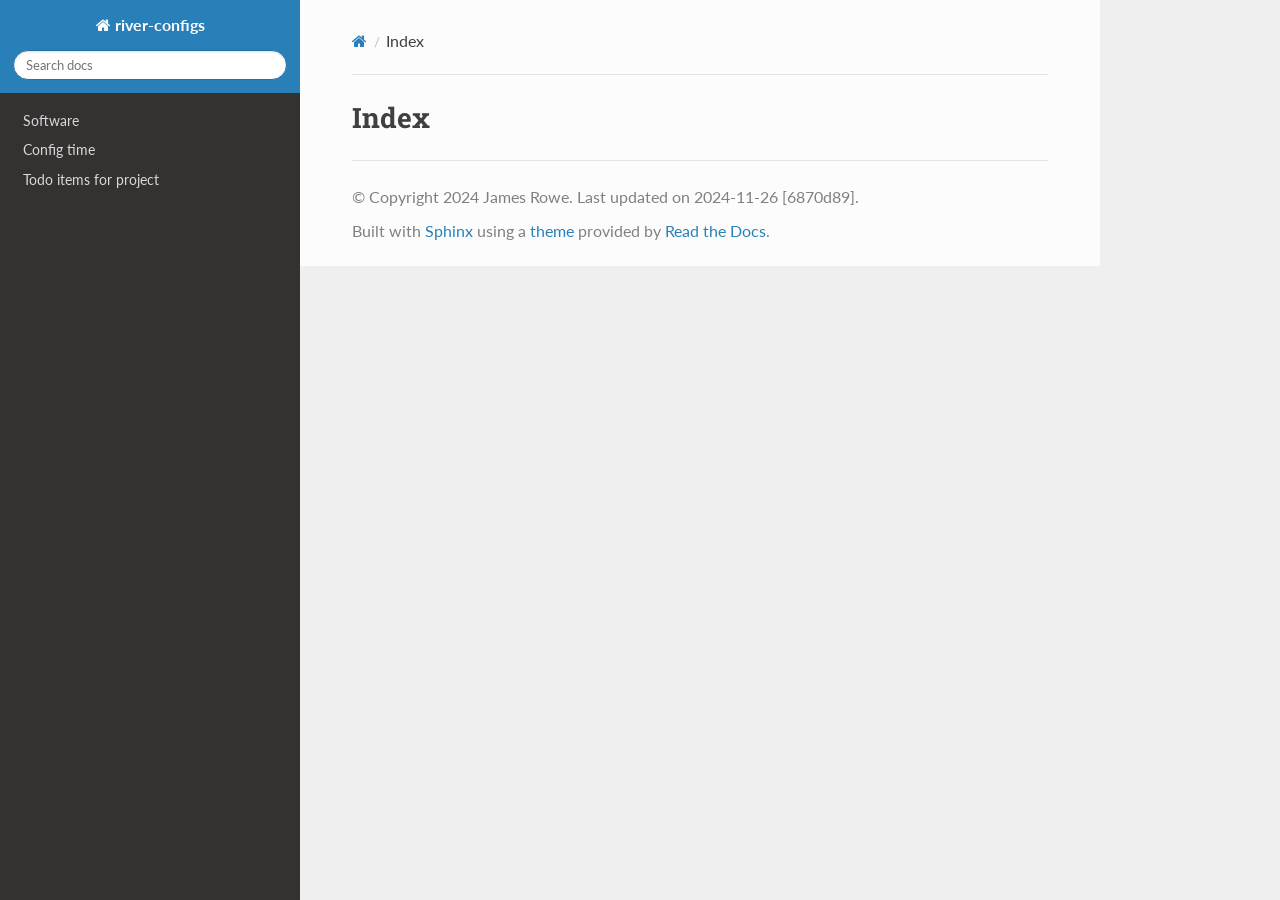
==== commit 0a21b496: "Regenerated on 6870d89" ====
--- a/genindex.html
+++ b/genindex.html
@@ -3,13 +3,13 @@
 <head>
   <meta charset="utf-8" />
   <meta name="viewport" content="width=device-width, initial-scale=1.0" />
-  <title>Index &mdash; river-configs 2024-09-05 [eccf735] documentation</title>
+  <title>Index &mdash; river-configs 2024-11-26 [6870d89] documentation</title>
       <link rel="stylesheet" type="text/css" href="_static/pygments.css?v=80d5e7a1" />
       <link rel="stylesheet" type="text/css" href="_static/css/theme.css?v=86f27845" />
 
   
   
-        <script src="_static/documentation_options.js?v=66980b8e"></script>
+        <script src="_static/documentation_options.js?v=3ae45991"></script>
         <script src="_static/doctools.js?v=888ff710"></script>
         <script src="_static/sphinx_highlight.js?v=dc90522c"></script>
     <script src="_static/js/theme.js"></script>
@@ -81,7 +81,7 @@
 
   <div role="contentinfo">
     <p>&#169; Copyright 2024  James Rowe.
-      <span class="lastupdated">Last updated on 2024-09-05 [eccf735].
+      <span class="lastupdated">Last updated on 2024-11-26 [6870d89].
       </span></p>
   </div>
 
